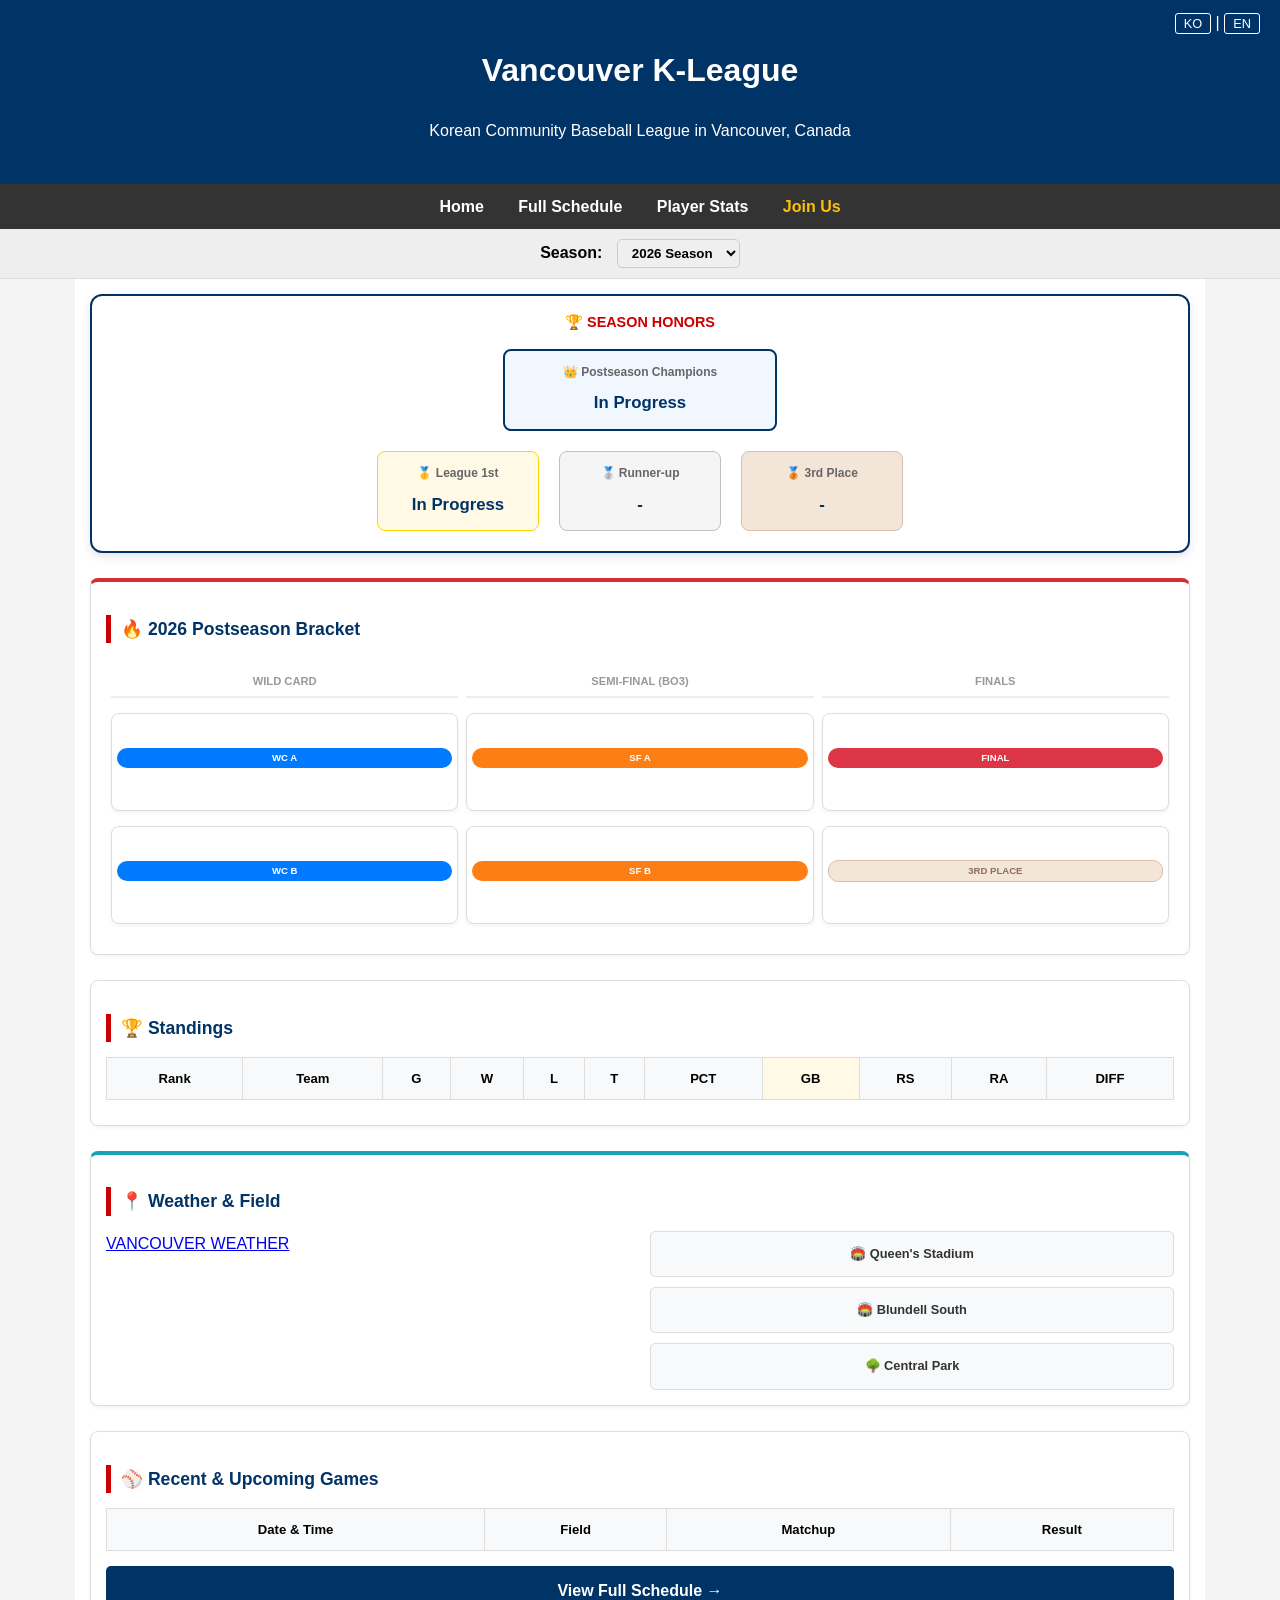
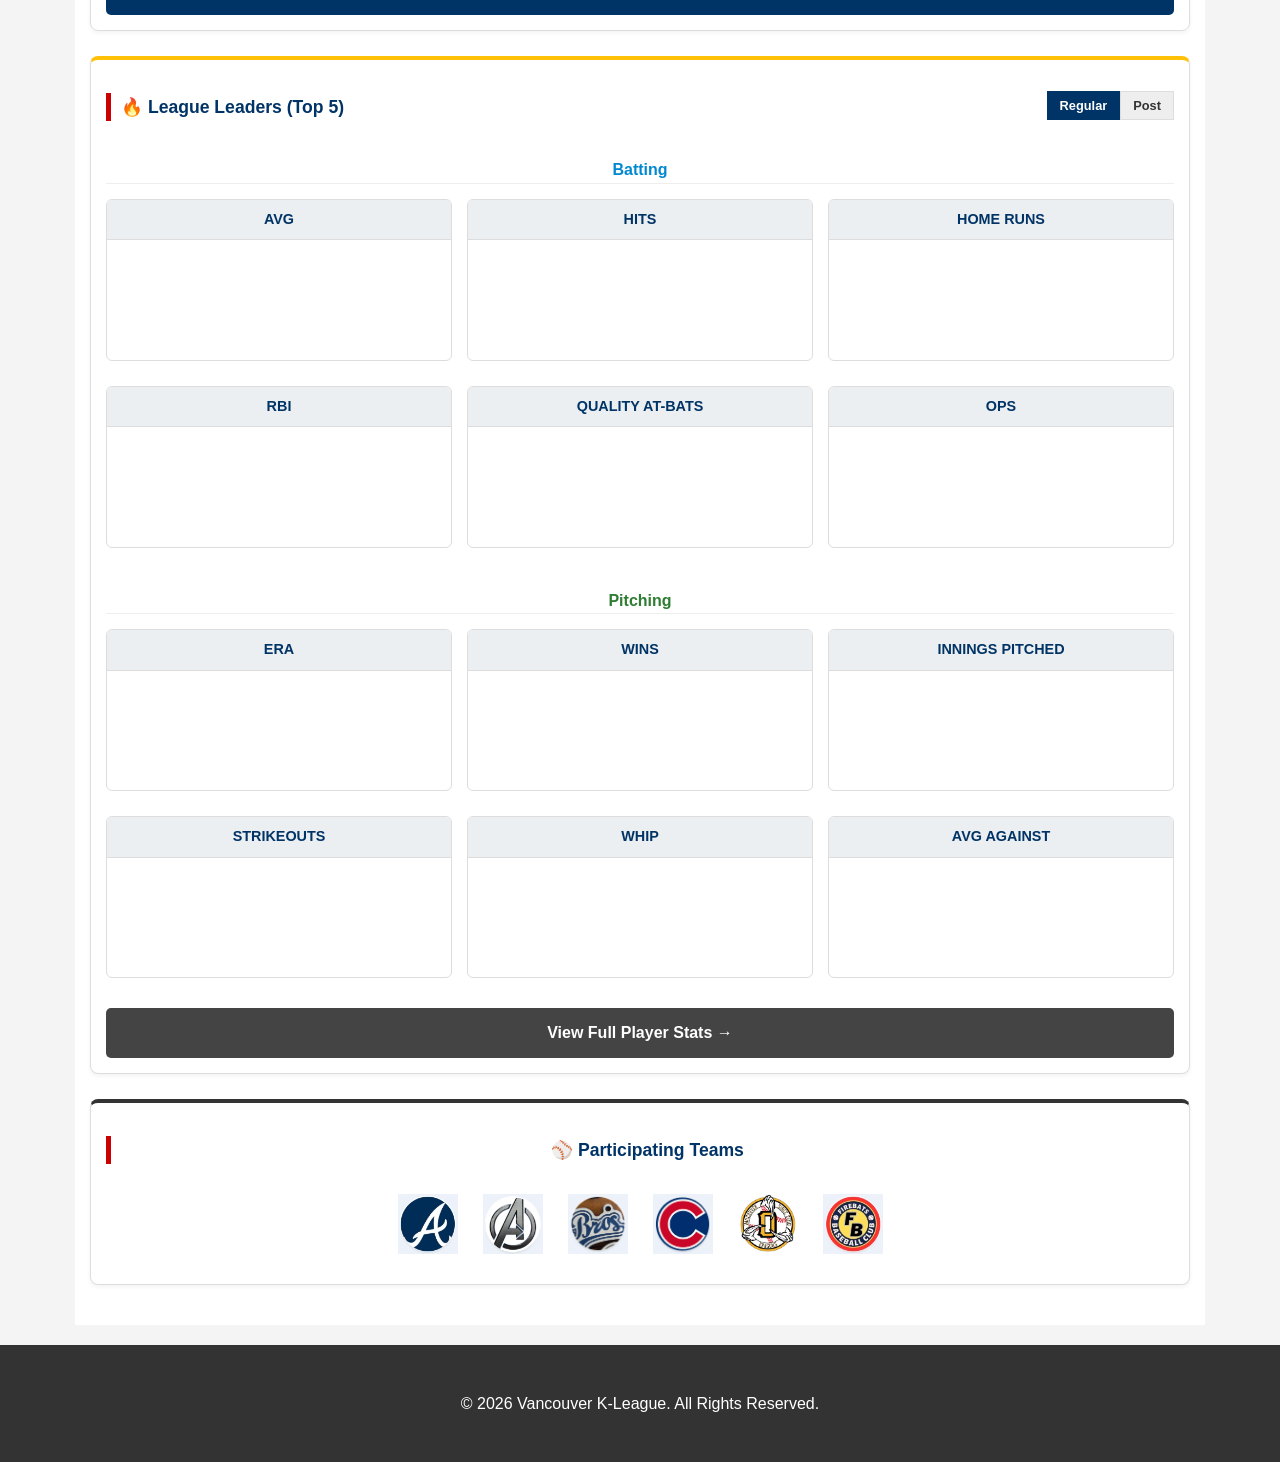
==== index.html @ 67b4aac8 "Update index.html" ====
<!DOCTYPE html>
<html lang="en">
<head>
    <meta charset="UTF-8">
    <meta name="viewport" content="width=device-width, initial-scale=1.0">
    <title>Vancouver K-League | Home</title>
    <link rel="stylesheet" href="style.css">
</head>
<body>

<header>
    <div class="lang-switch"><a href="ko.html">KO</a> | <a href="index.html">EN</a></div>
    <h1>Vancouver K-League</h1>
    <p>Korean Community Baseball League in Vancouver, Canada</p>
</header>

<nav>
    <a href="index.html">Home</a> 
    <a href="schedule.html">Full Schedule</a> 
    <a href="stats.html">Player Stats</a>
    <a href="join.html" style="color: #ffc107; font-weight: bold;">Join Us</a>
</nav>

<div style="background: #eee; padding: 10px; text-align: center; border-bottom: 1px solid #ddd;">
    <label for="season-select" style="font-weight: bold; margin-right: 10px;">Season:</label>
    <select id="season-select" onchange="changeYear(this.value)" style="padding: 5px 10px; border-radius: 5px; border: 1px solid #ccc; font-weight: bold; cursor: pointer;">
        <option value="2026" selected>2026 Season</option>
        <option value="2025">2025 Season</option>
    </select>
</div>

<div class="container">
    <div id="season-champions" class="champions-container" style="display:none;">
        <span class="champion-group-title">🏆 SEASON HONORS</span>
        <div class="champion-box gold crown">
            <span class="label">👑 Postseason Champions</span>
            <span id="p-post-1st" class="team-name">In Progress</span>
        </div>
        <div class="rank-boxes">
            <div class="champion-box gold">
                <span class="label">🥇 League 1st</span>
                <span id="p-reg-1st" class="team-name">In Progress</span>
            </div>
            <div class="champion-box silver">
                <span class="label">🥈 Runner-up</span>
                <span id="p-post-2nd" class="team-name">-</span>
            </div>
            <div class="champion-box bronze">
                <span class="label">🥉 3rd Place</span>
                <span id="p-post-3rd" class="team-name">-</span>
            </div>
        </div>
    </div>

    <div class="card" id="notice-card" style="display: none;">
        <h3>📢 Notice</h3>
        <div id="notice-content" style="font-weight: bold; color: #444; margin-bottom: 15px; white-space: pre-wrap;"></div>
        <a id="rulebook-link" href="#" target="_blank" style="display:none; padding: 10px 20px; background: #ff5722; color: white; text-decoration: none; border-radius: 5px; font-weight: bold; font-size: 0.85rem;">📖 View League Rule Book</a>
    </div>

    <div id="po-bracket-section" class="card" style="border-top: 4px solid #d32f2f; margin-top: 20px;">
    <h3 id="bracket-title">🔥 Postseason Bracket</h3>
    <div class="bracket-wrapper">
        <div class="bracket-round">
            <div class="round-title">WILD CARD</div>
            <div class="match-box"><span class="match-tag wc">WC A</span><div class="match-teams" id="br-wca"></div></div>
            <div class="match-box"><span class="match-tag wc">WC B</span><div class="match-teams" id="br-wcb"></div></div>
        </div>

        <div class="bracket-round">
            <div class="round-title">SEMI-FINAL (BO3)</div>
            <div class="match-box">
                <span class="match-tag sf">SF A</span>
                <div class="match-teams bo3-list" id="br-sfa"></div>
            </div>
            <div class="match-box">
                <span class="match-tag sf">SF B</span>
                <div class="match-teams bo3-list" id="br-sfb"></div>
            </div>
        </div>

        <div class="bracket-round">
            <div class="round-title">FINALS</div>
            <div class="match-box final-highlight">
                <span class="match-tag final">FINAL</span>
                <div class="match-teams" id="br-final"></div>
            </div>
            <div class="match-box">
                <span class="match-tag bronze">3RD PLACE</span>
                <div class="match-teams" id="br-3rd"></div>
            </div>
        </div>
    </div>
</div>

    <div class="card">
        <h3>🏆 Standings</h3>
        <div class="table-wrapper">
            <table id="standing-table">
                <thead>
                    <tr><th>Rank</th><th>Team</th><th>G</th><th>W</th><th>L</th><th>T</th><th>PCT</th><th style="background:#fff9e6;">GB</th><th>RS</th><th>RA</th><th>DIFF</th></tr>
                </thead>
                <tbody id="standing-body"></tbody>
            </table>
        </div>
    </div>

    <div class="card" style="border-top: 4px solid #17a2b8;">
    <h3>📍 Weather & Field </h3>
    <div style="display: grid; grid-template-columns: repeat(auto-fit, minmax(280px, 1fr)); gap: 20px;">
        <div>
            <a class="weatherwidget-io" href="https://forecast7.com/en/49d28n123d12/vancouver/" data-label_1="VANCOUVER" data-theme="pure">VANCOUVER WEATHER</a>
            <script>!function(d,s,id){var js,fjs=d.getElementsByTagName(s)[0];if(!d.getElementById(id)){js=d.createElement(s);js.id=id;js.src='https://weatherwidget.io/js/widget.min.js';fjs.parentNode.insertBefore(js,fjs);}}(document,'script','weatherwidget-io-js');</script>
        </div>
        <div style="display: flex; flex-direction: column; justify-content: center; gap: 10px;">
            <a href="https://www.google.com/maps/search/?api=1&query=Queen%27s+Park+Stadium+New+Westminster" target="_blank" class="btn-field">🏟️ Queen's Stadium</a>
            <a href="https://www.google.com/maps/search/?api=1&query=Blundell+Park+South+Richmond+BC" target="_blank" class="btn-field">🏟️ Blundell South</a>
            <a href="https://www.google.com/maps/search/?api=1&query=Central+Park+Baseball+Field+Burnaby" target="_blank" class="btn-field">🌳 Central Park</a>
        </div>
    </div>
    </div>

    <div class="card">
        <h3>⚾ Recent & Upcoming Games</h3>
        <div class="table-wrapper">
            <table id="schedule-table">
                <thead><tr><th>Date & Time</th><th>Field</th><th>Matchup</th><th>Result</th></tr></thead>
                <tbody id="schedule-body"></tbody>
            </table>
        </div>
        <a href="schedule.html" class="btn-more">View Full Schedule →</a>
    </div>

    <div class="card" style="border-top: 4px solid #ffc107;">
        <div style="display: flex; justify-content: space-between; align-items: center; margin-bottom: 15px;">
            <h3>🔥 League Leaders (Top 5)</h3>
            <div class="toggle-container"><button id="btn-Reg" class="toggle-btn active" onclick="switchSeason('Reg')">Regular</button><button id="btn-Post" class="toggle-btn inactive" onclick="switchSeason('Post')">Post</button></div>
        </div>
        <h4 style="color: #0288d1; text-align: center; border-bottom: 1px solid #eee; margin-bottom:15px;">Batting</h4>
        <div class="leader-grid" id="bat-grid">
            <div class="leader-category"><div class="leader-category-title">AVG</div><div id="avg-leaders"></div></div>
            <div class="leader-category"><div class="leader-category-title">HITS</div><div id="hits-leaders"></div></div>
            <div class="leader-category"><div class="leader-category-title">HOME RUNS</div><div id="hr-leaders"></div></div>
            <div class="leader-category"><div class="leader-category-title">RBI</div><div id="rbi-leaders"></div></div>
            <div class="leader-category"><div class="leader-category-title">QUALITY AT-BATS</div><div id="qab-leaders"></div></div>
            <div class="leader-category"><div class="leader-category-title">OPS</div><div id="ops-leaders"></div></div>
        </div>
        <h4 style="color: #2e7d32; text-align: center; border-bottom: 1px solid #eee; margin: 30px 0 15px 0;">Pitching</h4>
        <div class="leader-grid" id="pitching-grid">
            <div class="leader-category"><div class="leader-category-title">ERA</div><div id="era-leaders"></div></div>
            <div class="leader-category"><div class="leader-category-title">WINS</div><div id="win-leaders"></div></div>
            <div class="leader-category"><div class="leader-category-title">INNINGS PITCHED</div><div id="ip-leaders"></div></div>
            <div class="leader-category"><div class="leader-category-title">STRIKEOUTS</div><div id="so-leaders"></div></div>
            <div class="leader-category"><div class="leader-category-title">WHIP</div><div id="whip-leaders"></div></div>
            <div class="leader-category"><div class="leader-category-title">AVG AGAINST</div><div id="avga-leaders"></div></div>
        </div>
        <a href="stats.html" class="btn-more" style="background:#444;">View Full Player Stats →</a>
    </div>

    <div class="card" style="border-top: 4px solid #333; text-align: center;">
        <h3>⚾ Participating Teams</h3>
        <div style="display: flex; justify-content: center; flex-wrap: wrap; gap: 25px; padding: 15px 0;">
            <img src="logos/Arirang Rays.png" style="width:60px; height:60px; object-fit:contain;"><img src="logos/Van Avengers.png" style="width:60px; height:60px; object-fit:contain;"><img src="logos/Van Bros.png" style="width:60px; height:60px; object-fit:contain;"><img src="logos/Karis Cubs.png" style="width:60px; height:60px; object-fit:contain;"><img src="logos/Van Dragons.png" style="width:60px; height:60px; object-fit:contain;"><img src="logos/Fire Bats.png" style="width:60px; height:60px; object-fit:contain;">
        </div>
    </div>
</div>

<footer><p>© 2026 Vancouver K-League. All Rights Reserved.</p></footer>

<script>
    const sheetId = '1TGVBZmql3c0jwu1DPGLH3fzqU5m3IjqCVuD2XX2i1zc';
    let currentYear = '2026'; let currentSeason = 'Reg';

    const teamLogos = { "Van Avengers": "logos/Van Avengers.png", "Van Dragons": "logos/Van Dragons.png", "Karis Cubs": "logos/Karis Cubs.png", "Arirang Rays": "logos/Arirang Rays.png", "Fire Bats": "logos/Fire Bats.png", "FireBats": "logos/Fire Bats.png", "Van Bros": "logos/Van Bros.png" };
    const championData = { "2025": { reg1st: "Arirang Rays", post1st: "Arirang Rays", post2nd: "Karis Cubs", post3rd: "Van Dragons" }, "2026": { reg1st: "In Progress", post1st: "In Progress", post2nd: "-", post3rd: "-" } };

    function gv(r, i) { return (r && r.c && r.c[i]) ? (r.c[i].f || r.c[i].v || '') : ''; }
    function updateChampions(year) { const section = document.getElementById('season-champions'); const data = championData[year]; if (data) { section.style.display = 'block'; document.getElementById('p-reg-1st').innerText = data.reg1st; document.getElementById('p-post-1st').innerText = data.post1st; document.getElementById('p-post-2nd').innerText = data.post2nd; document.getElementById('p-post-3rd').innerText = data.post3rd; } else { section.style.display = 'none'; } }
    function changeYear(year) { currentYear = year; updateChampions(year); loadNotice(); loadStandings(); loadSchedule(); loadStats(); updateBracket(year); }
    function switchSeason(s) { currentSeason = s; document.getElementById('btn-Reg').className = 'toggle-btn ' + (s === 'Reg' ? 'active' : 'inactive'); document.getElementById('btn-Post').className = 'toggle-btn ' + (s === 'Post' ? 'active' : 'inactive'); loadStats(); }

    function loadNotice() {
        fetch(`https://docs.google.com/spreadsheets/d/${sheetId}/gviz/tq?tqx=out:json&sheet=Notice`).then(res => res.text()).then(t => {
            const data = JSON.parse(t.substr(47).slice(0, -2)).table.rows[0];
            const card = document.getElementById('notice-card');
            if(data && gv(data, 1).trim() !== '') { card.style.display = 'block'; document.getElementById('notice-content').innerText = gv(data, 1);
                const btn = document.getElementById('rulebook-link'); if(gv(data, 2)) { btn.href = gv(data, 2); btn.style.display = 'inline-block'; }
            } else { card.style.display = 'none'; }
        });
    }

    function loadStandings() {
    // 1. 드롭다운 선택 연도에 따라 시트 이름 결정
    const sheetName = (currentYear === '2026') ? 'Schedule(일정)' : `Schedule_${currentYear}`;
    
    fetch(`https://docs.google.com/spreadsheets/d/${sheetId}/gviz/tq?tqx=out:json&sheet=${encodeURIComponent(sheetName)}`)
    .then(res => res.text())
    .then(t => {
        const data = JSON.parse(t.substr(47).slice(0, -2)).table;
        
        // 팀 목록 및 스태츠 초기화
        const teams = ["Arirang Rays", "Van Avengers", "Van Bros", "Karis Cubs", "Van Dragons", "Fire Bats"];
        let stats = {}; 
        teams.forEach(t => { stats[t] = { name: t, g: 0, w: 0, l: 0, t: 0, rs: 0, ra: 0 }; });

        // 2. 데이터 계산
        data.rows.forEach((r, idx) => {
            // 정규리그 범위(엑셀 36행까지) 제한
            if (idx > 35) return; 

            let away = gv(r, 3).trim();
            let home = gv(r, 4).trim();
            const score = gv(r, 5) ? gv(r, 5).trim() : "";

            // 팀명 오타 보정
            if (away === "FireBats") away = "Fire Bats";
            if (home === "FireBats") home = "Fire Bats";

            // 스코어가 있는 경기만 승패 계산
            if (score && score.includes(':') && stats[away] && stats[home]) {
                const s = score.split(':').map(Number);
                if (!isNaN(s[0]) && !isNaN(s[1])) {
                    stats[away].rs += s[0]; stats[away].ra += s[1]; stats[away].g++;
                    stats[home].rs += s[1]; stats[home].ra += s[0]; stats[home].g++;
                    
                    if (s[0] > s[1]) { stats[away].w++; stats[home].l++; } 
                    else if (s[1] > s[0]) { stats[home].w++; stats[away].l++; } 
                    else { stats[away].t++; stats[home].t++; }
                }
            }
        });

        // 3. 정렬
        let standings = Object.values(stats);
        standings.sort((a, b) => (b.w / (b.w+b.l || 1)) - (a.w / (a.w+a.l || 1)) || (b.w - a.w) || (b.rs - b.ra) - (a.rs - a.ra));

        // 4. 화면 출력 (테이블 그리기)
        const leader = standings[0]; 
        const tb = document.getElementById('standing-body'); 
        if (!tb) return; // 테이블 바디가 없으면 종료
        
        tb.innerHTML = '';
        standings.forEach((s, idx) => {
            const pct = (s.w + s.l) === 0 ? 0 : s.w / (s.w + s.l);
            const gb = idx === 0 ? "-" : (((leader.w - s.w) + (s.l - leader.l)) / 2).toFixed(1);
            const diff = s.rs - s.ra;
            let logoPath = teamLogos[s.name] || teamLogos[s.name.replace(' ', '')];
            
            tb.innerHTML += `<tr>
                <td>${idx+1}</td>
                <td style="text-align:left; font-weight:bold;">
                    <img src="${logoPath}" style="width:18px; height:18px; vertical-align:middle; margin-right:5px; object-fit:contain;">${s.name}
                </td>
                <td>${s.g}</td><td>${s.w}</td><td>${s.l}</td><td>${s.t}</td>
                <td class="val-pct">${pct.toFixed(3)}</td>
                <td class="bg-gb">${gb}</td>
                <td>${s.rs}</td><td>${s.ra}</td>
                <td class="${diff>0?'diff-plus':(diff<0?'diff-minus':'')}">${diff>0?'+'+diff:diff}</td>
            </tr>`;
        });
    })
    .catch(err => console.error("데이터 로드 실패:", err));
}

    function loadSchedule() {
        const sheetName = (currentYear === '2026') ? 'Schedule(일정)' : `Schedule_${currentYear}`;
        fetch(`https://docs.google.com/spreadsheets/d/${sheetId}/gviz/tq?tqx=out:json&sheet=${encodeURIComponent(sheetName)}`).then(res => res.text()).then(t => {
            const data = JSON.parse(t.substr(47).slice(0, -2)).table;
            const tb = document.getElementById('schedule-body'); tb.innerHTML = '';
            const played = data.rows.filter(r => gv(r, 5) && gv(r, 5).includes(':') && gv(r, 3));
            const upcoming = data.rows.filter(r => (!gv(r, 5) || gv(r, 5) === '-' || gv(r, 5) === 'TBA') && gv(r, 3));
            const render = (r) => { 
            const awayT = gv(r, 3);
            const homeT = gv(r, 4);
            // 1. Skip MAKE UP games
            if (awayT.toUpperCase().includes('MAKE UP') || homeT.toUpperCase().includes('MAKE UP')) return;

            const note = gv(r, 6).trim(); 
            let bH = ''; 
            if(note){ 
                let bC = 'badge-default'; 
                // 2. Fix FINAL tag color (case-insensitive)
                if(note.toUpperCase().includes('WC')) bC='badge-wc'; 
                else if(note.toUpperCase().includes('SF')) bC='badge-sf'; 
                else if(note.toUpperCase().includes('FINAL')) bC='badge-final'; 
                bH = `<div class="po-badge-sm ${bC}">${note}</div><br>`; 
            }
            tb.innerHTML += `<tr><td style="color:#666; font-size:0.75rem;">${gv(r, 0)}<br>${gv(r, 1)}</td><td>${gv(r, 2)}</td><td style="text-align:center;">${bH}<div style="display:flex; justify-content:center; align-items:center; gap:8px;"><span><span class="tag-away">Away</span>${awayT}</span><span style="color:#bbb; font-weight:normal;">vs</span><span><span class="tag-home">Home</span>${homeT}</span></div></td><td class="score-display">${gv(r, 5) || '-'}</td></tr>`;
        };

        // 3. Display Results & Upcoming Games (Filtering out old upcoming games)
        if (played.length > 0) { 
            const lastD = gv(played[played.length-1], 0); 
            played.filter(r => gv(r, 0) === lastD).forEach(render); 
        }
        if (upcoming.length > 0) {
            const today = new Date().toISOString().split('T')[0].replace(/-/g, '.'); 
            const future = upcoming.filter(r => gv(r, 0) >= today); // Only shows games from today onwards
            if (future.length > 0) {
                const nextD = gv(future[0], 0);
                future.filter(r => gv(r, 0) === nextD).forEach(render);
            }
        }
        });
    }

    function loadStats() {
            // 2026년이면 Stats_Reg, 2025년이면 Stats_2025_Reg 이런 식으로 시트 이름을 동적으로 생성합니다.
            let targetSheet = (currentYear === '2026') ? `Stats_${currentSeason}` : `Stats_${currentYear}_${currentSeason}`;
        fetch(`https://docs.google.com/spreadsheets/d/${sheetId}/gviz/tq?tqx=out:json&sheet=${encodeURIComponent(targetSheet)}`).then(res => res.text()).then(t => {
            const data = JSON.parse(t.substr(47).slice(0, -2)).table;
            const cols = data.cols.map(c => (c.label || '').toUpperCase().trim());
            const fi = (n) => cols.findIndex(c => c === n);
            const metrics = [
                {id: 'avg-leaders', n: 'BATTING AVERAGE', d: 3, asc: false}, {id: 'hits-leaders', n: 'HITS', d: 0, asc: false},
                {id: 'hr-leaders', n: 'HOME RUNS', d: 0, asc: false}, {id: 'rbi-leaders', n: 'RUNS BATTED IN', d: 0, asc: false},
                {id: 'qab-leaders', n: 'QUALITY AT-BATS', d: 0, asc: false}, {id: 'ops-leaders', n: 'ON-BASE PERCENTAGE + SLUGGING PERCENTAGE', d: 3, asc: false},
                {id: 'era-leaders', n: 'EARNED RUN AVERAGE', d: 2, asc: true}, {id: 'win-leaders', n: 'WINS', d: 0, asc: false},
                {id: 'ip-leaders', n: 'INNINGS PITCHED', d: 1, asc: false}, {id: 'so-leaders', n: 'STRIKEOUTS', d: 0, asc: false},
                {id: 'whip-leaders', n: 'WALKS HITS INNINGS PITCHED', d: 2, asc: true}, {id: 'avga-leaders', n: 'BATTING AVERAGE AGAINST', d: 3, asc: true}
            ];

            metrics.forEach(m => {
                const target = document.getElementById(m.id); if (!target) return;
                const vIdx = fi(m.n);
                let valid = (vIdx === -1) ? [] : data.rows.filter(r => {
                    const val = parseFloat(gv(r, vIdx)) || 0;
                    const ip = parseFloat(gv(r, fi('INNINGS PITCHED'))) || 0;
                    return (['EARNED RUN AVERAGE', 'WALKS HITS INNINGS PITCHED', 'BATTING AVERAGE AGAINST'].includes(m.n)) ? ip > 0 : val > 0;
                });
                valid.sort((a, b) => m.asc ? (parseFloat(gv(a, vIdx)) - parseFloat(gv(b, vIdx))) : (parseFloat(gv(b, vIdx)) - parseFloat(gv(a, vIdx))));
                
                if (valid.length === 0) {
                    target.innerHTML = `<div class="no-records">No records found</div>`;
                } else {
                    let html = `<table class="leader-table">`;
                    valid.slice(0, 5).forEach((r, i) => {
                        const f = gv(r, fi('FIRST NAME')), l = gv(r, fi('LAST NAME')), tm = gv(r, fi('TEAM'));
                        const name = (f && l && f !== l) ? f + ' ' + l : (l || f || "Unknown");
                        html += `<tr><td class="rank-col">${i+1}</td><td class="player-col"><span class="player-name">${name}</span><span class="player-team">${tm}</span></td><td class="value-col">${(parseFloat(gv(r, vIdx)) || 0).toFixed(m.d)}</td></tr>`;
                    });
                    html += `</table>`;
                    target.innerHTML = html;
                }
            });
        });
    }
    changeYear('2026');

    function updateBracket(year) {
    const section = document.getElementById('po-bracket-section');
    const title = document.getElementById('bracket-title');
    if (!section) return;

    section.style.display = 'block';
    if (title) title.innerText = `🔥 ${year} Postseason Bracket`;

    const sheetName = (year === '2026') ? 'Schedule(일정)' : `Schedule_${year}`;
    
    fetch(`https://docs.google.com/spreadsheets/d/${sheetId}/gviz/tq?tqx=out:json&sheet=${encodeURIComponent(sheetName)}&range=D37:G55`)
    .then(res => res.text())
    .then(t => {
        const data = JSON.parse(t.substr(47).slice(0, -2));
        const rows = data.table.rows;
        
        const gv = (r, i) => {
            if (!r || !r.c || !r.c[i]) return '';
            return r.c[i].f || r.c[i].v || '';
        };

        // 점수가 있으면 (8:15) 형태로, 없거나 '-'이면 (-) 형태로 표시
        const fmt = (v) => {
            if (!v || v === '-' || v === null) return "(-)";
            return `(${v})`;
        };

        let htmlWCA = '', htmlWCB = '', htmlSFA = '', htmlSFB = '', htmlFinal = '', html3rd = '';
        let cntA = 1, cntB = 1;

        rows.forEach(r => {
            const awayText = gv(r, 0).trim(); // D열: 팀명 혹은 '#6 Seed'
            const homeText = gv(r, 1).trim(); // E열: 팀명 혹은 '#3 Seed'
            const score = fmt(gv(r, 2));     // F열: 결과
            const note = gv(r, 3).toUpperCase(); // G열: 비고

            if (!awayText && !homeText) return;

            // 핵심: 시트에 적힌 텍스트를 그대로 연결 (예: #6 Seed vs #3 Seed)
            const matchHtml = `<div class="match-line"><span class="team-n">${awayText} vs ${homeText}</span><span class="score-n">${score}</span></div>`;
            
            if (note.includes('WILD CARD A') || (note.includes('WC') && note.includes('A'))) {
                htmlWCA = matchHtml;
            } else if (note.includes('WILD CARD B') || (note.includes('WC') && note.includes('B'))) {
                htmlWCB = matchHtml;
            } else if (note.includes('SEMI FINAL A') || (note.includes('SF') && note.includes('A'))) {
                htmlSFA += `<div class="match-line"><span>G${cntA++}</span><span class="team-n">${awayText} vs ${homeText}</span><span class="score-n">${score}</span></div>`;
            } else if (note.includes('SEMI FINAL B') || (note.includes('SF') && note.includes('B'))) {
                htmlSFB += `<div class="match-line"><span>G${cntB++}</span><span class="team-n">${awayText} vs ${homeText}</span><span class="score-n">${score}</span></div>`;
            } else if (note.includes('FINAL') && !note.includes('SEMI')) {
                htmlFinal = matchHtml;
            } else if (note.includes('3RD') || note.includes('3위')) {
                html3rd = matchHtml;
            }
        });

        // 결과 반영
        document.getElementById('br-wca').innerHTML = htmlWCA;
        document.getElementById('br-wcb').innerHTML = htmlWCB;
        document.getElementById('br-sfa').innerHTML = htmlSFA;
        document.getElementById('br-sfb').innerHTML = htmlSFB;
        document.getElementById('br-final').innerHTML = htmlFinal;
        if(document.getElementById('br-3rd')) document.getElementById('br-3rd').innerHTML = html3rd;
    })
    .catch(err => console.error("Bracket Error:", err));
}

// 페이지 로드 시 자동으로 실행되는 함수
    window.addEventListener('load', function() {
        // 현재 선택된 연도(currentYear)가 정의되어 있다면 해당 연도 대진표를 불러옵니다.
        if (typeof currentYear !== 'undefined') {
            updateBracket(currentYear);
        } else {
            updateBracket('2026'); // 변수가 없을 경우 기본값으로 2026 로드
        }
    });
    
</script>
</body>
</html>
---- style.css ----
/* style.css - Vancouver K-League Common Styles */

/* 🎨 Global Theme */
body { font-family: 'Malgun Gothic', 'Apple SD Gothic Neo', sans-serif; line-height: 1.6; margin: 0; padding: 0; background-color: #f4f4f4; }
header { background: #003366; color: #ffffff; padding: 1.5rem; text-align: center; position: relative; }
.lang-switch { position: absolute; top: 10px; right: 20px; }
.lang-switch a { color: white; text-decoration: none; border: 1px solid white; padding: 2px 8px; border-radius: 3px; font-size: 0.8rem; }
nav { background: #333; color: #fff; padding: 10px; text-align: center; }
nav a { color: #fff; margin: 0 15px; text-decoration: none; font-weight: bold; }
.container { padding: 15px; max-width: 1100px; margin: auto; background: #fff; min-height: 100vh; }
.card { border: 1px solid #ddd; padding: 15px; margin-bottom: 25px; border-radius: 8px; box-shadow: 0 2px 4px rgba(0,0,0,0.05); }
h3 { border-left: 5px solid #cc0000; padding-left: 10px; color: #003366; margin-bottom: 15px; font-size: 1.1rem; }

/* 👑 Season Honors */
.champions-container { background: #fff; border: 2px solid #003366; border-radius: 12px; padding: 15px; margin-bottom: 25px; text-align: center; box-shadow: 0 4px 10px rgba(0,0,0,0.1); }
.champion-group-title { font-size: 0.9rem; font-weight: bold; color: #cc0000; margin-bottom: 15px; display: block; }
.champion-box { margin: 5px; padding: 12px 10px; border-radius: 8px; display: inline-block; min-width: 140px; vertical-align: top; text-align: center; }
.champion-box .label { display: block; font-size: 0.75rem; font-weight: bold; margin-bottom: 8px; color: #666; }
.champion-box .team-name { display: block; font-size: 1.05rem; font-weight: 900; color: #003366; }
.gold { background: #fff9e6; border: 1px solid #ffd700; }
.crown { background: #f0f7ff; border: 2px solid #003366; display: block; margin: 0 auto 15px auto; max-width: 250px; }
.silver { background: #f5f5f5; border: 1px solid #c0c0c0; }
.bronze { background-color: #f3e5d8 !important; border: 1px solid #d7c0ae !important; color: #8d6e63 !important; }
.rank-boxes { display: flex; justify-content: center; gap: 10px; flex-wrap: wrap; }

/* 📢 Notice Card */
#notice-card { border-top: 5px solid #ff5722; background-color: #fffaf8; }
#notice-content { font-weight: bold; color: #444; margin-bottom: 15px; white-space: pre-wrap; }
.btn-rulebook { display: inline-block; padding: 10px 20px; background: #ff5722; color: white; text-decoration: none; border-radius: 5px; font-weight: bold; font-size: 0.85rem; }

/* 🏆 Table Styles & Mobile Slide */
.table-wrapper { width: 100%; overflow-x: auto; -webkit-overflow-scrolling: touch; margin-bottom: 10px; }
table { width: 100%; border-collapse: collapse; table-layout: auto; }
#standing-table { min-width: 750px; } 
#schedule-table { min-width: 600px; } 
th, td { border: 1px solid #ddd; padding: 10px 5px; font-size: 0.82rem; text-align: center; white-space: nowrap; }
th { background: #f8f9fa; }

/* 🏆 Highlights */
.val-pct { font-weight: bold; color: #d32f2f; }
.bg-gb { background-color: #fffef0; font-weight: bold; }
.diff-plus { color: #003366; font-weight: bold; }
.diff-minus { color: #d32f2f; font-weight: bold; }
.score-display { font-size: 0.95rem; font-weight: 900; color: #d32f2f; background-color: #fffaf8; }
.tag-away, .tag-home { font-size: 0.65rem; font-weight: normal; border-radius: 3px; padding: 1px 3px; margin-right: 3px; }
.tag-away { color: #666; border: 1px solid #ccc; }
.tag-home { color: #d32f2f; border: 1px solid #d32f2f; }
.po-badge-sm { display: inline-block; padding: 1px 8px; border-radius: 10px; font-size: 0.65rem; font-weight: bold; color: white; margin-bottom: 5px; text-transform: uppercase; }
.badge-wc { background-color: #0288d1; }
.badge-sf { background-color: #ef6c00; }
.badge-final { background-color: #d32f2f; }
.badge-default { background-color: #555; }

/* 📊 Leaderboard (수정 부분: 왼쪽 정렬 강제 적용) */
.leader-grid { display: grid; grid-template-columns: repeat(3, 1fr); gap: 15px; margin-bottom: 20px; }
@media (max-width: 992px) { .leader-grid { grid-template-columns: repeat(2, 1fr); } }
@media (max-width: 600px) { .leader-grid { grid-template-columns: 1fr; } }
.leader-category { background: #fff; border: 1px solid #ddd; border-radius: 6px; overflow: hidden; display: flex; flex-direction: column; min-height: 160px; margin-bottom: 10px; }
.leader-category-title { background: #eceff1; padding: 8px 6px; font-size: 0.9rem; font-weight: 800; text-align: center; color: #003366; border-bottom: 1px solid #ddd; }
.leader-table { width: 100%; border-collapse: collapse; table-layout: fixed; }

/* 기록실 테이블 셀 정렬 수정 */
.leader-table td { padding: 8px 10px; border-bottom: 1px solid #f0f0f0; vertical-align: middle; height: 42px; } 

/* 1. 순위 숫자 중앙 정렬 */
.rank-col { width: 22px; font-weight: bold; color: #bbb; font-size: 0.75rem; text-align: center !important; }

/* 2. 선수명/팀명은 왼쪽 정렬 유지 */
.player-col { text-align: left !important; padding-left: 2px; } 
.player-info { display: flex; flex-direction: column; overflow: hidden; text-align: left !important; }
.player-name { font-weight: bold; font-size: 0.82rem; color: #333; white-space: nowrap; overflow: hidden; text-overflow: ellipsis; display: block; text-align: left !important; }
.player-team { font-size: 0.65rem; color: #999; white-space: nowrap; overflow: hidden; text-overflow: ellipsis; display: block; text-align: left !important; }

/* 3. 기록 수치 중앙 정렬 (기존 right에서 center로 변경) */
.value-col { text-align: center !important; font-weight: bold; color: #d32f2f; font-size: 0.85rem; width: 45px; }

/* 기록이 없을 때 메시지 스타일 수정 */
.no-records { 
    display: flex !important;
    align-items: center !important;    /* 수직 중앙 정렬 강화 */
    justify-content: center !important; /* 수평 중앙 정렬 강화 */
    text-align: center !important;
    
    color: #aaaaaa !important;
    font-size: 0.85rem; 
    
    width: 100% !important;
    min-height: 120px !important; /* 박스 자체의 높이를 명시적으로 확보 */
    
    /* 부모 박스 내에서 꽉 차게 하도록 설정 */
    flex-grow: 1; 
    margin: 0 auto;
}

/* 부모 컨테이너가 높이를 꽉 채우도록 보정 */
.leader-category {
    display: flex;
    flex-direction: column;
}

/* Buttons & Footer */
.btn-field, .btn-more { display: block; padding: 12px; border-radius: 5px; text-decoration: none; font-weight: bold; text-align: center; }
.btn-field { background: #f8f9fa; border: 1px solid #ddd; color: #333; font-size: 0.8rem; }
.btn-more { margin-top: 15px; background: #003366; color: #fff; }
.toggle-btn { padding: 6px 12px; cursor: pointer; border: 1px solid #ddd; font-weight: bold; font-size: 0.8rem; }
.toggle-btn.active { background: #003366; color: white; border-color: #003366; }
.toggle-btn.inactive { background: #eee; color: #333; }
footer { text-align: center; padding: 30px; background: #333; color: #fff; margin-top: 20px; }

/* --- 토너먼트 대진표 최종 정렬 설정 --- */
.bracket-wrapper {
    display: flex;
    justify-content: space-between;
    gap: 8px;
    overflow-x: hidden; /* 슬라이드 제거 */
    padding: 15px 5px;
    width: 100%;
    box-sizing: border-box;
}

.bracket-round {
    flex: 1;
    min-width: 0;
    display: flex;
    flex-direction: column;
    gap: 15px;
}

.round-title { font-size: 0.7rem; font-weight: bold; color: #999; text-align: center; border-bottom: 2px solid #eee; padding-bottom: 5px; }

.match-box {
    background: #fff;
    border: 1px solid #ddd;
    border-radius: 8px;
    padding: 8px 5px !important;
    text-align: center;
    box-shadow: 0 2px 4px rgba(0,0,0,0.05);
    display: flex;
    flex-direction: column;
    justify-content: center;
    min-height: 80px;
}

/* 개별 경기 줄 설정 */
.match-line {
    display: flex !important;
    align-items: center !important;
    width: 100% !important;
    padding: 3px 0 !important;
    border-bottom: 1px dashed #f0f0f0;
}
.match-line:last-child { border-bottom: none; }

/* 핵심: G1 라벨 영역과 팀명 시작점 강제 통일 */
/* G1, G2 같은 라벨이 들어가는 공간을 30px로 고정 */
.match-line > span:first-child:not(.team-n) {
    display: inline-block !important;
    width: 30px !important;
    min-width: 30px !important;
    flex-shrink: 0 !important;
    font-weight: bold !important;
    color: #999 !important;
    font-size: 0.7rem !important;
    text-align: left !important;
}

/* 팀명 영역: 라벨이 없는 경우(WC, Final) 왼쪽 여백을 30px 주어 시작점 통일 */
.team-n {
    flex: 1 !important;
    text-align: left !important;
    font-size: 0.75rem !important;
    color: #444;
    font-weight: 500;
    white-space: nowrap;
    overflow: hidden;
    text-overflow: ellipsis;
    /* 첫 번째 요소가 팀명일 때만 여백 추가 */
}
.match-line > .team-n:first-child {
    margin-left: 30px !important;
}

/* 점수 영역 */
.score-n {
    width: 45px !important;
    min-width: 45px !important;
    text-align: right !important;
    font-weight: bold !important;
    color: #d32f2f !important;
    font-size: 0.75rem !important;
    flex-shrink: 0 !important;
    font-family: 'Courier New', monospace;
}

.match-tag { display: inline-block; padding: 2px 8px; border-radius: 10px; font-size: 0.6rem; font-weight: bold; color: white; margin-bottom: 8px; }
.wc { background: #007bff; } .sf { background: #fd7e14; } .final { background: #dc3545; }
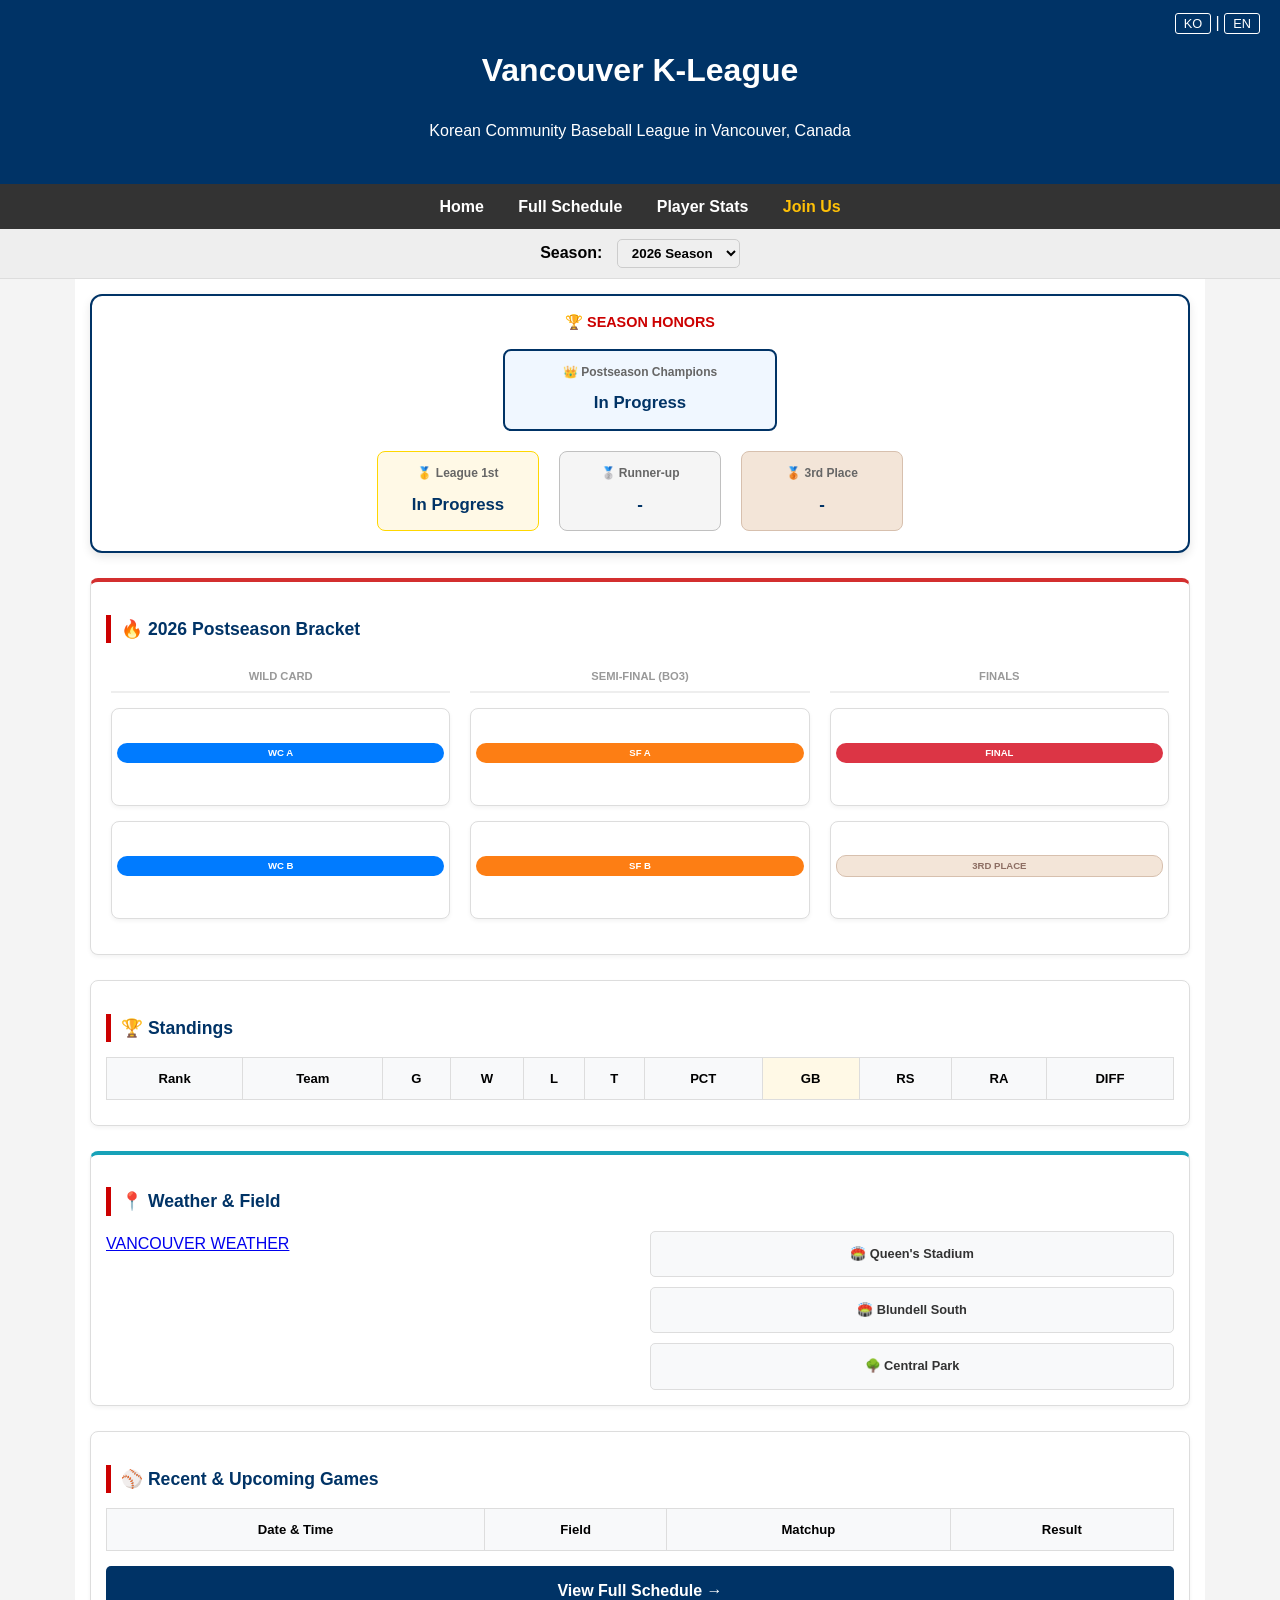
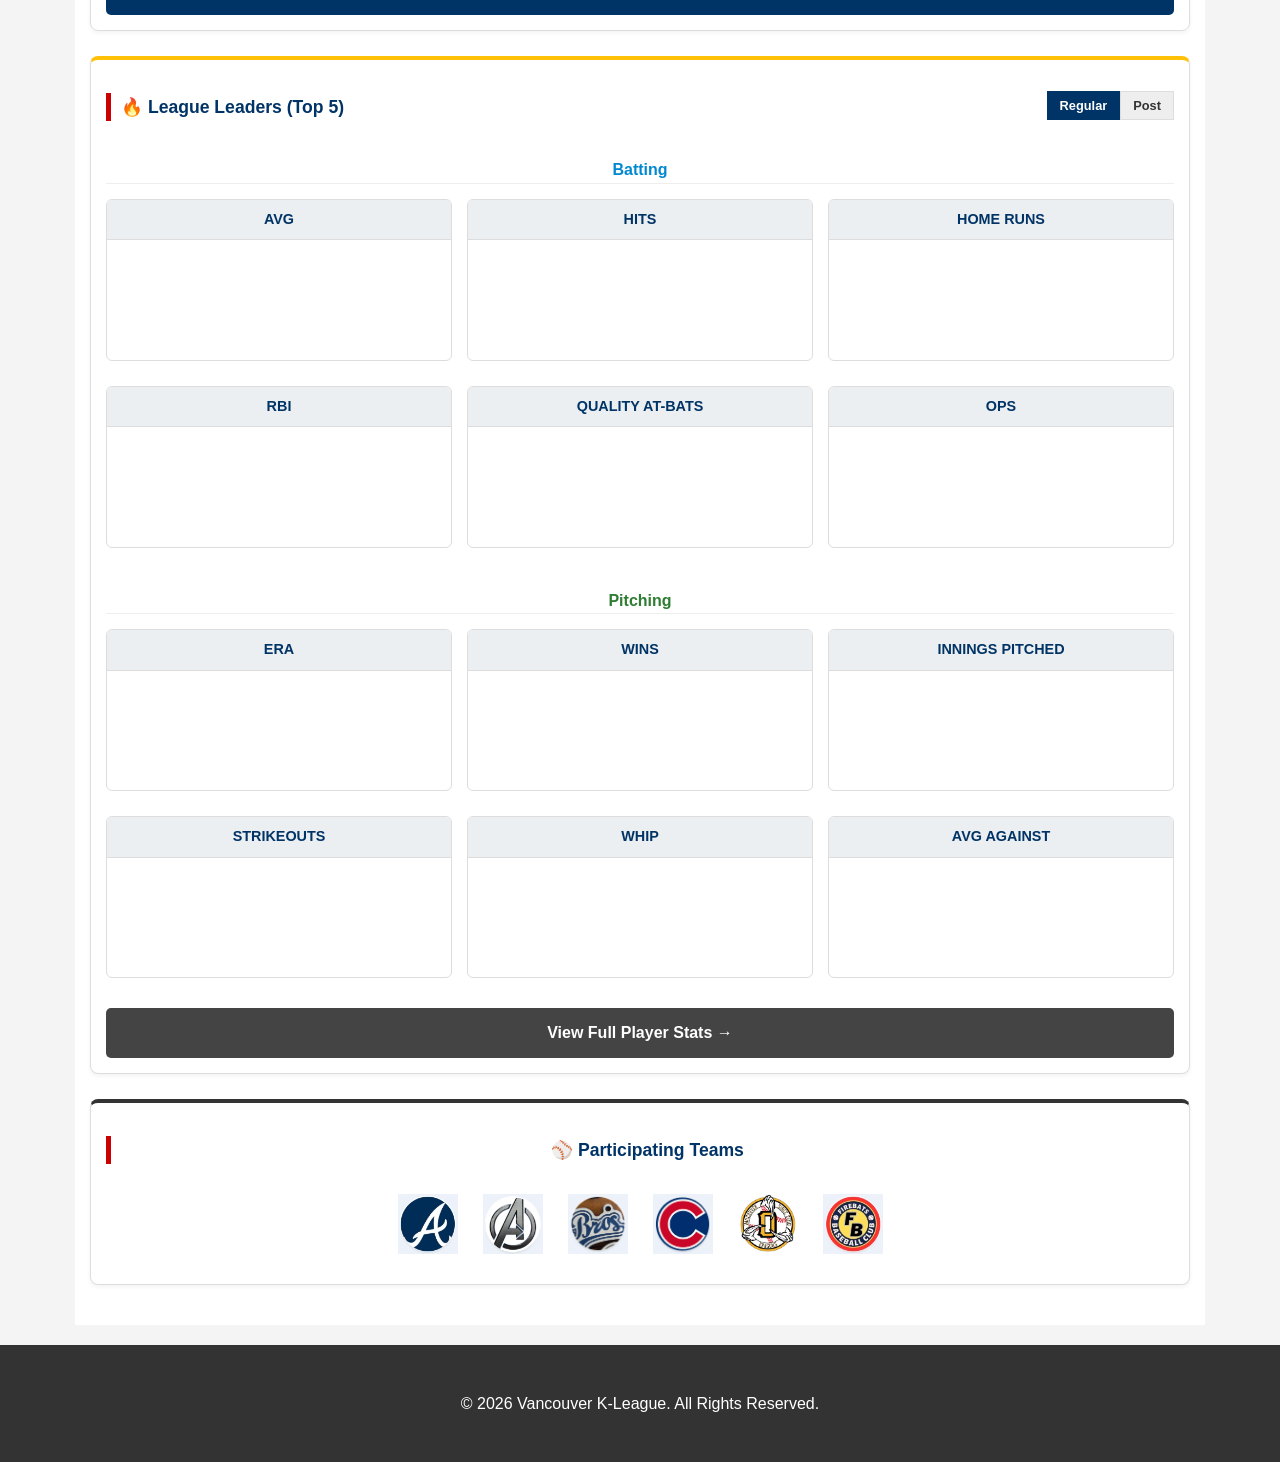
==== commit 6b21dec2: "Update index.html" ====
--- a/index.html
+++ b/index.html
@@ -60,7 +60,8 @@
 
     <div id="po-bracket-section" class="card" style="border-top: 4px solid #d32f2f; margin-top: 20px;">
     <h3 id="bracket-title">🔥 Postseason Bracket</h3>
-    <div class="bracket-wrapper">
+    <div class="table-wrapper">
+        <div class="bracket-wrapper">
         <div class="bracket-round">
             <div class="round-title">WILD CARD</div>
             <div class="match-box"><span class="match-tag wc">WC A</span><div class="match-teams" id="br-wca"></div></div>
@@ -91,8 +92,8 @@
             </div>
         </div>
     </div>
+</div> 
 </div>
-
     <div class="card">
         <h3>🏆 Standings</h3>
         <div class="table-wrapper">
--- a/style.css
+++ b/style.css
@@ -194,3 +194,17 @@
 
 .match-tag { display: inline-block; padding: 2px 8px; border-radius: 10px; font-size: 0.6rem; font-weight: bold; color: white; margin-bottom: 8px; }
 .wc { background: #007bff; } .sf { background: #fd7e14; } .final { background: #dc3545; }
+
+/* 대진표가 모바일에서 찌그러지지 않게 최소 너비 고정 */
+.bracket-wrapper {
+    display: flex;
+    gap: 20px;
+    min-width: 800px; /* 이 숫자가 있어야 옆으로 스크롤이 생깁니다 */
+    padding: 10px 5px;
+}
+
+/* 각 라운드(박스들) 너비 확보 */
+.bracket-round {
+    flex: 1;
+    min-width: 250px;
+}
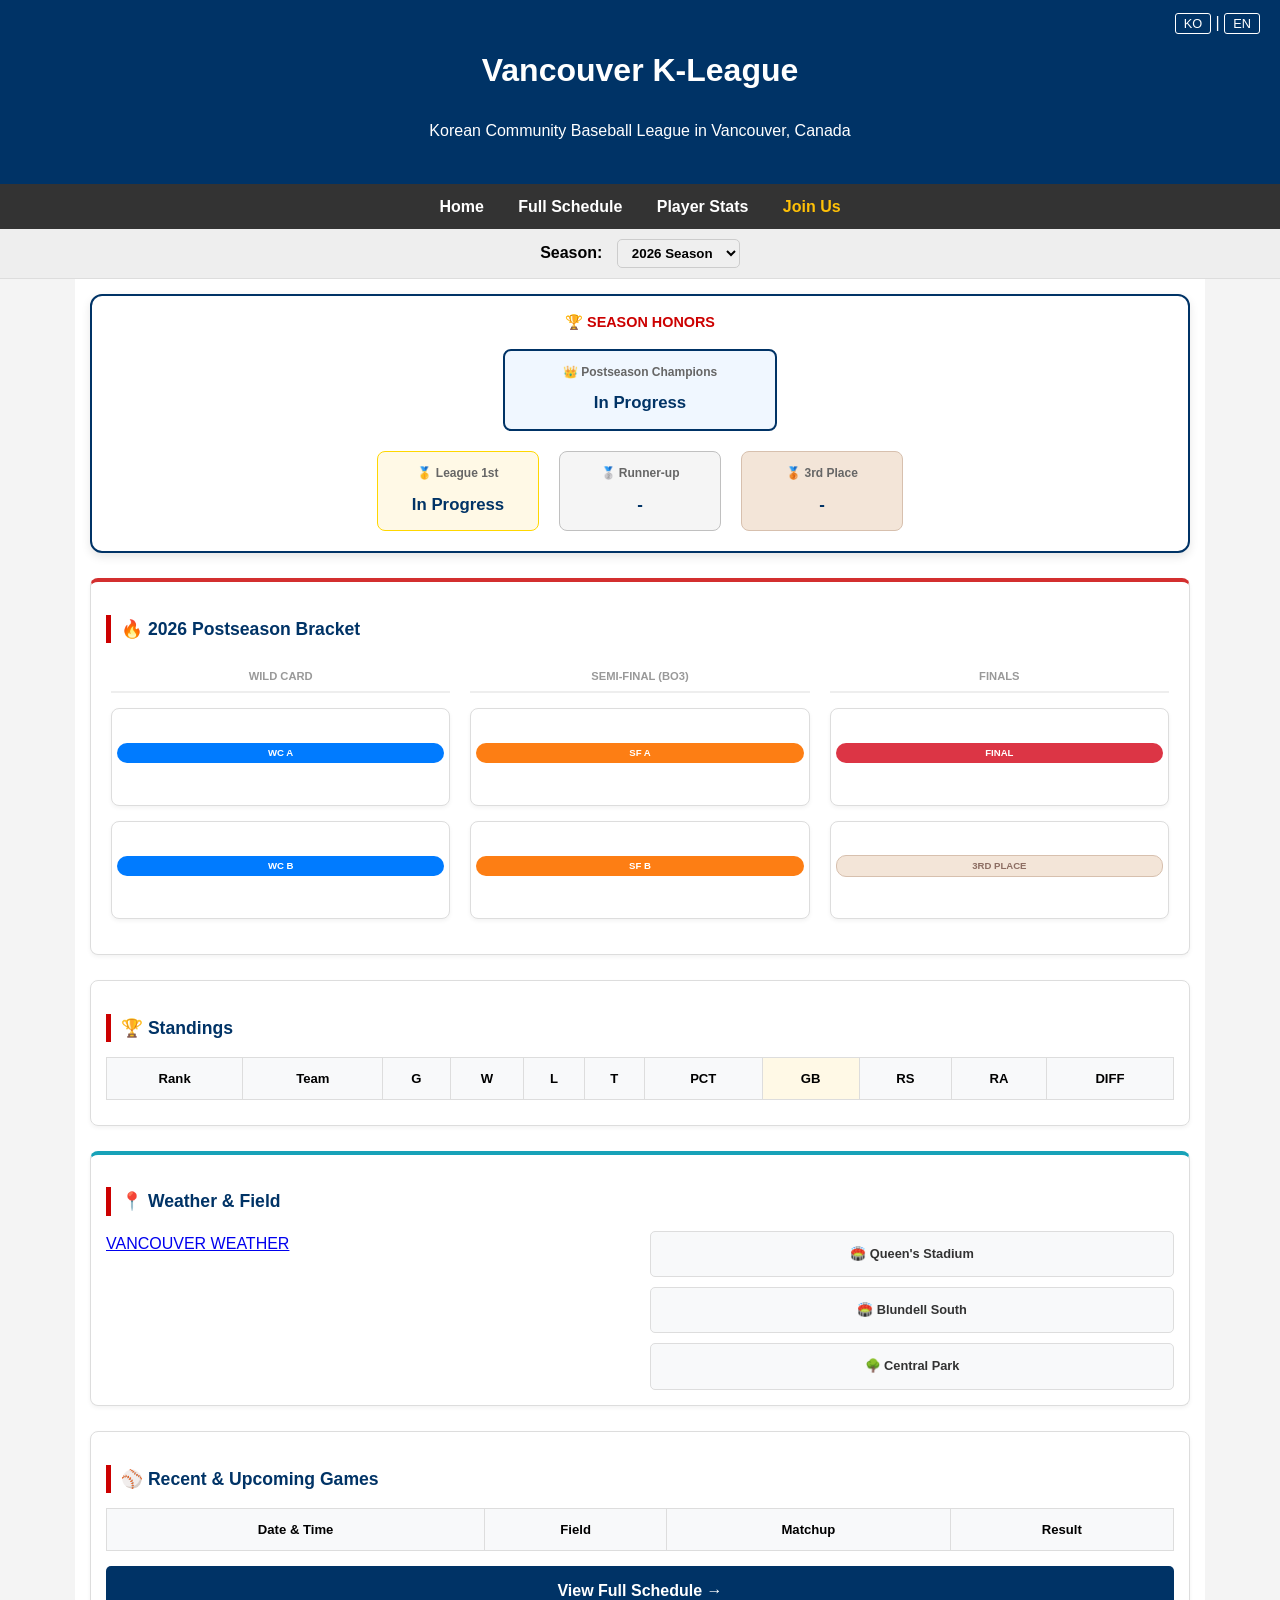
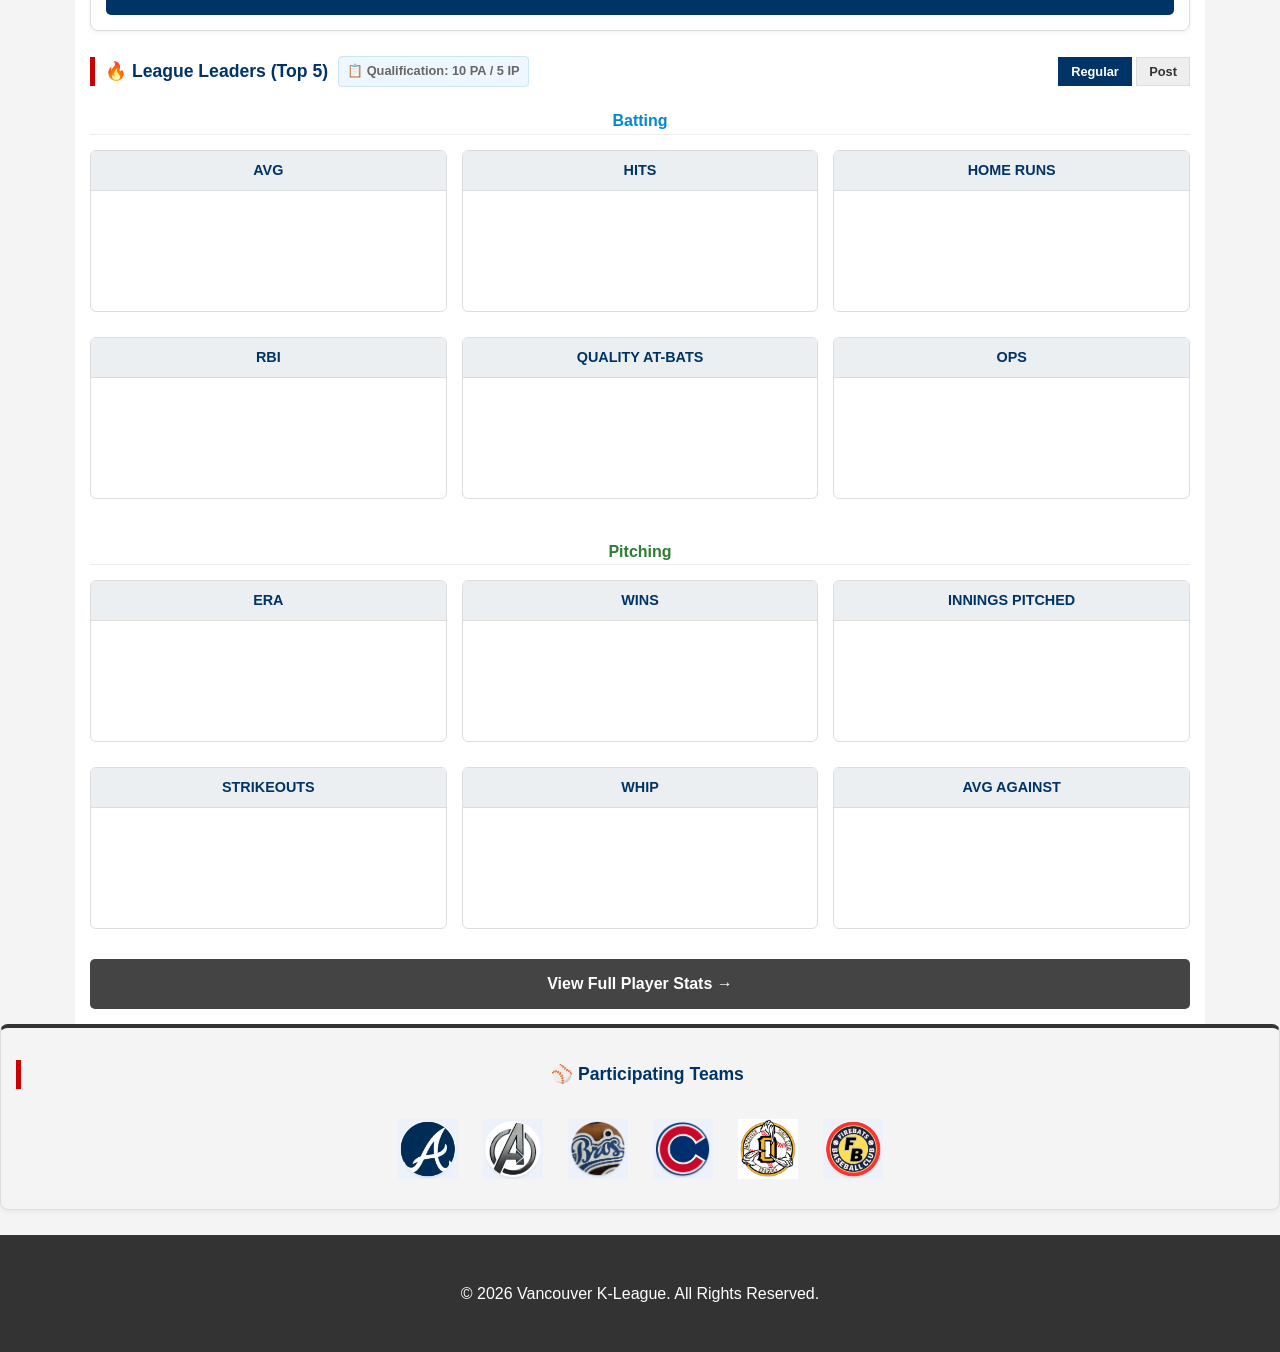
==== commit 72c405c9: "Update index.html" ====
--- a/index.html
+++ b/index.html
@@ -132,11 +132,18 @@
         <a href="schedule.html" class="btn-more">View Full Schedule →</a>
     </div>
 
-    <div class="card" style="border-top: 4px solid #ffc107;">
-        <div style="display: flex; justify-content: space-between; align-items: center; margin-bottom: 15px;">
-            <h3>🔥 League Leaders (Top 5)</h3>
-            <div class="toggle-container"><button id="btn-Reg" class="toggle-btn active" onclick="switchSeason('Reg')">Regular</button><button id="btn-Post" class="toggle-btn inactive" onclick="switchSeason('Post')">Post</button></div>
-        </div>
+    <div style="display: flex; justify-content: space-between; align-items: center; margin-bottom: 15px; flex-wrap: wrap; gap: 10px;">
+    <div style="display: flex; align-items: center; gap: 10px; flex-wrap: wrap;">
+        <h3 style="margin: 0;">🔥 League Leaders (Top 5)</h3>
+        <span style="font-size: 0.8rem; color: #666; background: #eef7ff; padding: 4px 8px; border-radius: 4px; border: 1px solid #cee5f2; font-weight: bold;">
+            📋 Qualification: 10 PA / 5 IP
+        </span>
+    </div>
+    <div class="toggle-container">
+        <button id="btn-Reg" class="toggle-btn active" onclick="switchSeason('Reg')">Regular</button>
+        <button id="btn-Post" class="toggle-btn inactive" onclick="switchSeason('Post')">Post</button>
+    </div>
+</div>
         <h4 style="color: #0288d1; text-align: center; border-bottom: 1px solid #eee; margin-bottom:15px;">Batting</h4>
         <div class="leader-grid" id="bat-grid">
             <div class="leader-category"><div class="leader-category-title">AVG</div><div id="avg-leaders"></div></div>
@@ -306,8 +313,7 @@
     }
 
     function loadStats() {
-            // 2026년이면 Stats_Reg, 2025년이면 Stats_2025_Reg 이런 식으로 시트 이름을 동적으로 생성합니다.
-            let targetSheet = (currentYear === '2026') ? `Stats_${currentSeason}` : `Stats_${currentYear}_${currentSeason}`;
+        let targetSheet = (currentYear === '2026') ? `Stats_${currentSeason}` : `Stats_${currentYear}_${currentSeason}`;
         fetch(`https://docs.google.com/spreadsheets/d/${sheetId}/gviz/tq?tqx=out:json&sheet=${encodeURIComponent(targetSheet)}`).then(res => res.text()).then(t => {
             const data = JSON.parse(t.substr(47).slice(0, -2)).table;
             const cols = data.cols.map(c => (c.label || '').toUpperCase().trim());
@@ -324,11 +330,28 @@
             metrics.forEach(m => {
                 const target = document.getElementById(m.id); if (!target) return;
                 const vIdx = fi(m.n);
+                
                 let valid = (vIdx === -1) ? [] : data.rows.filter(r => {
                     const val = parseFloat(gv(r, vIdx)) || 0;
                     const ip = parseFloat(gv(r, fi('INNINGS PITCHED'))) || 0;
-                    return (['EARNED RUN AVERAGE', 'WALKS HITS INNINGS PITCHED', 'BATTING AVERAGE AGAINST'].includes(m.n)) ? ip > 0 : val > 0;
+                    
+                    let paIdx = fi('PA');
+                    if(paIdx === -1) paIdx = fi('PLATE APPEARANCES');
+                    const pa = parseFloat(gv(r, paIdx)) || 0;
+
+                    // [7이닝 경기 맞춤형 기준 적용]
+                    // 1. 투수 비율 지표 (ERA, WHIP, 피안타율) -> 5이닝 이상만!
+                    if (['EARNED RUN AVERAGE', 'WALKS HITS INNINGS PITCHED', 'BATTING AVERAGE AGAINST'].includes(m.n)) {
+                        return ip >= 5;
+                    }
+                    // 2. 타자 비율 지표 (타율, OPS) -> 10타석 이상만!
+                    if (['BATTING AVERAGE', 'ON-BASE PERCENTAGE + SLUGGING PERCENTAGE'].includes(m.n)) {
+                        return pa >= 10;
+                    }
+                    // 3. 누적 지표 -> 기록만 있으면 통과!
+                    return val > 0;
                 });
+                
                 valid.sort((a, b) => m.asc ? (parseFloat(gv(a, vIdx)) - parseFloat(gv(b, vIdx))) : (parseFloat(gv(b, vIdx)) - parseFloat(gv(a, vIdx))));
                 
                 if (valid.length === 0) {
@@ -388,15 +411,19 @@
 
             // 핵심: 시트에 적힌 텍스트를 그대로 연결 (예: #6 Seed vs #3 Seed)
             const matchHtml = `<div class="match-line"><span class="team-n">${awayText} vs ${homeText}</span><span class="score-n">${score}</span></div>`;
-            
+
             if (note.includes('WILD CARD A') || (note.includes('WC') && note.includes('A'))) {
                 htmlWCA = matchHtml;
             } else if (note.includes('WILD CARD B') || (note.includes('WC') && note.includes('B'))) {
                 htmlWCB = matchHtml;
             } else if (note.includes('SEMI FINAL A') || (note.includes('SF') && note.includes('A'))) {
-                htmlSFA += `<div class="match-line"><span>G${cntA++}</span><span class="team-n">${awayText} vs ${homeText}</span><span class="score-n">${score}</span></div>`;
+                // G3일 때만 (If nec.) 추가
+                let suffix = (cntA === 3) ? ' <small style="font-size:0.75rem; color:#888;">(If nec.)</small>' : '';
+                htmlSFA += `<div class="match-line"><span>G${cntA++}</span><span class="team-n">${awayText} vs ${homeText}${suffix}</span><span class="score-n">${score}</span></div>`;
             } else if (note.includes('SEMI FINAL B') || (note.includes('SF') && note.includes('B'))) {
-                htmlSFB += `<div class="match-line"><span>G${cntB++}</span><span class="team-n">${awayText} vs ${homeText}</span><span class="score-n">${score}</span></div>`;
+                // G3일 때만 (If nec.) 추가
+                let suffix = (cntB === 3) ? ' <small style="font-size:0.75rem; color:#888;">(If nec.)</small>' : '';
+                htmlSFB += `<div class="match-line"><span>G${cntB++}</span><span class="team-n">${awayText} vs ${homeText}${suffix}</span><span class="score-n">${score}</span></div>`;
             } else if (note.includes('FINAL') && !note.includes('SEMI')) {
                 htmlFinal = matchHtml;
             } else if (note.includes('3RD') || note.includes('3위')) {
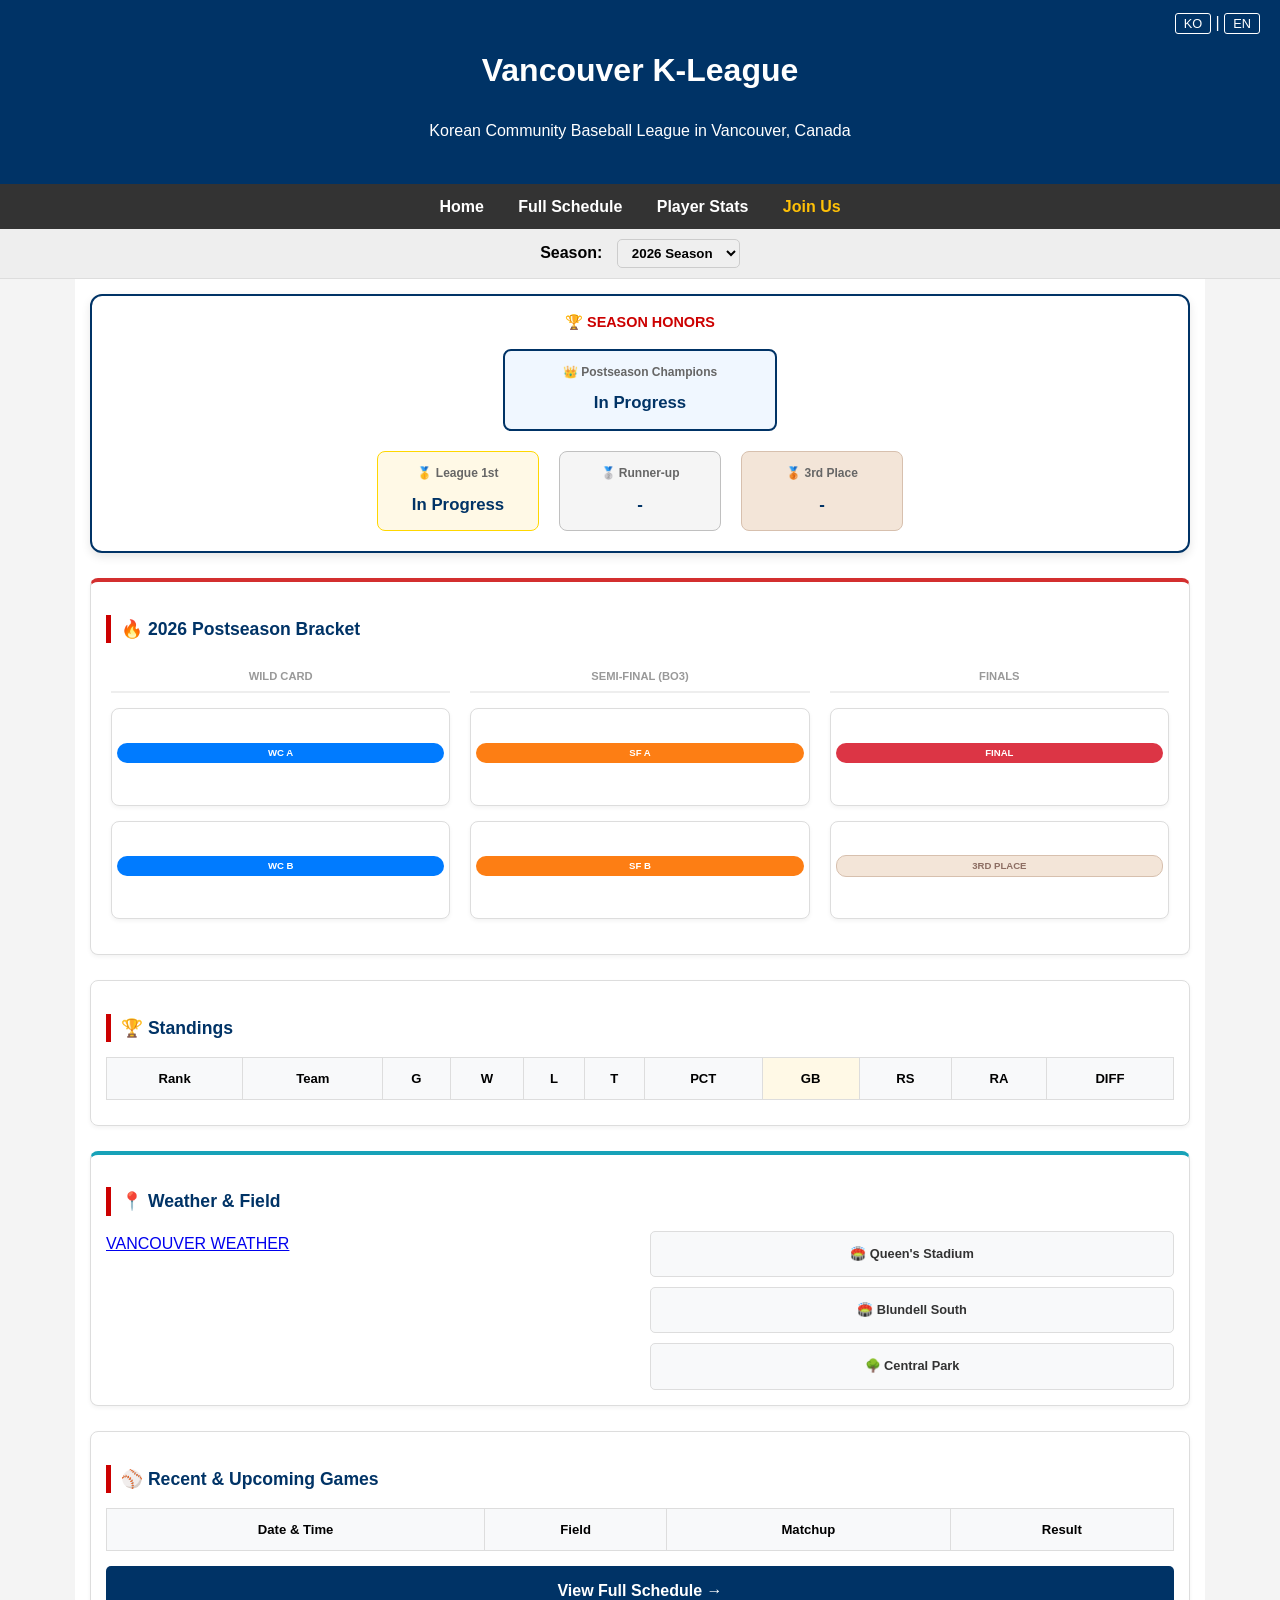
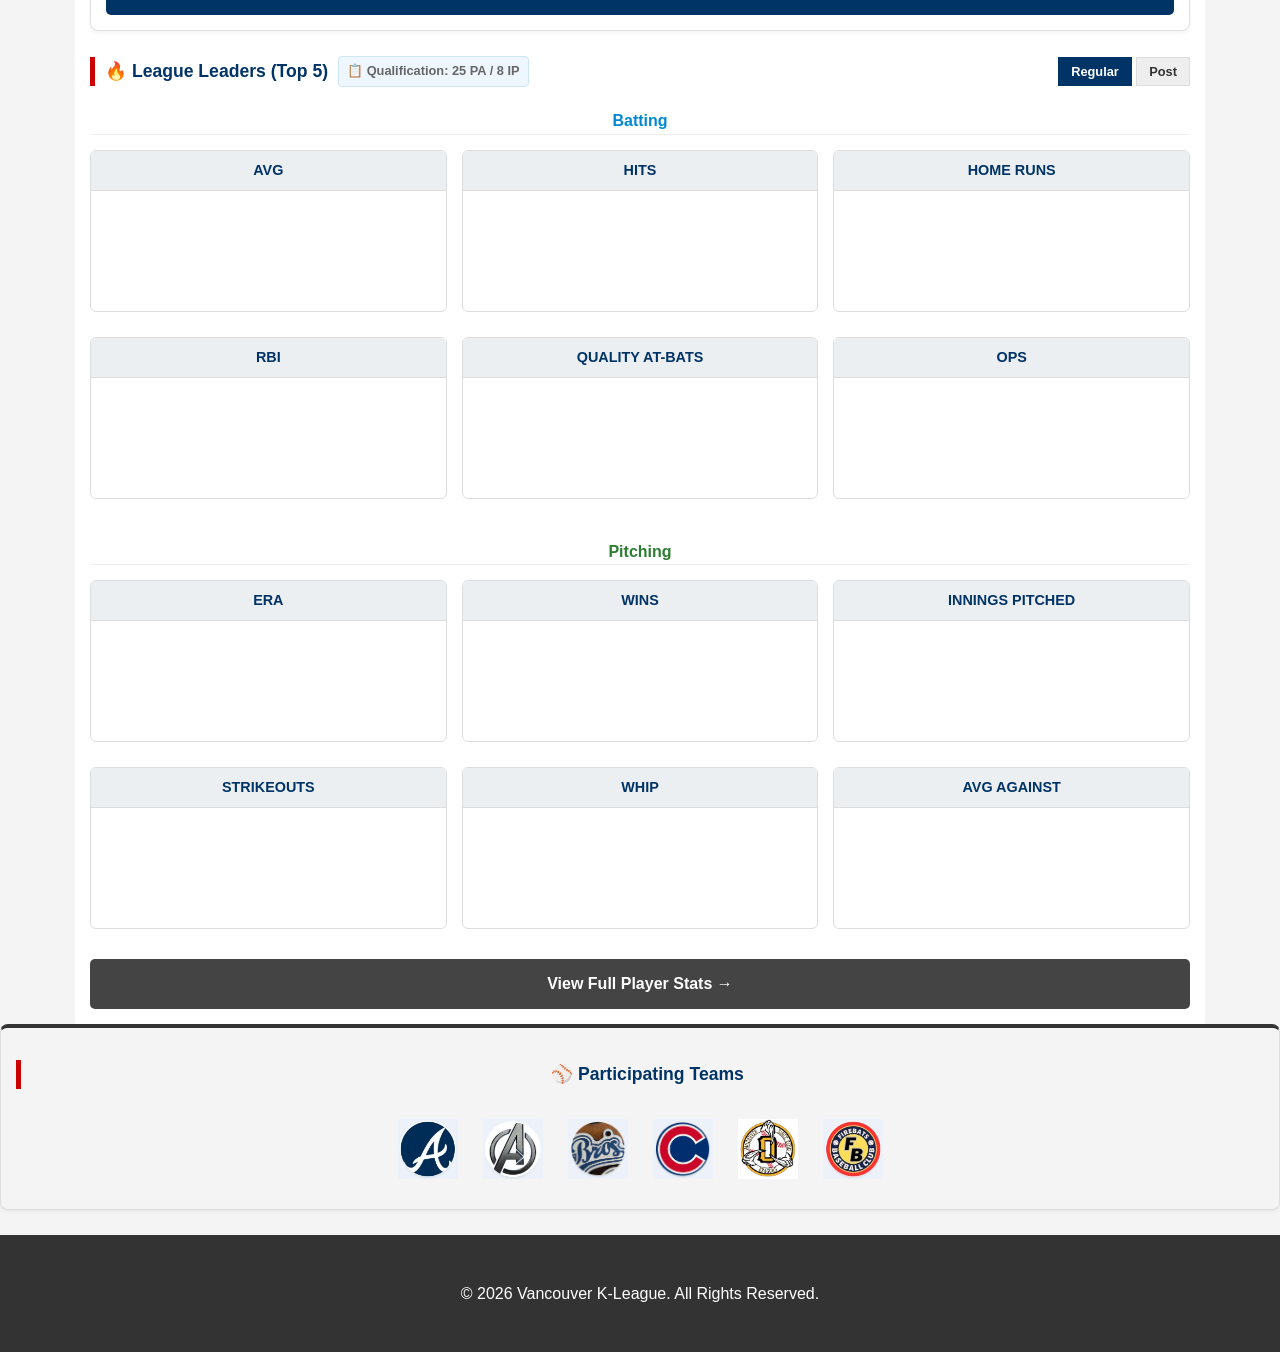
==== commit 028380a5: "Update index.html" ====
--- a/index.html
+++ b/index.html
@@ -136,7 +136,7 @@
     <div style="display: flex; align-items: center; gap: 10px; flex-wrap: wrap;">
         <h3 style="margin: 0;">🔥 League Leaders (Top 5)</h3>
         <span style="font-size: 0.8rem; color: #666; background: #eef7ff; padding: 4px 8px; border-radius: 4px; border: 1px solid #cee5f2; font-weight: bold;">
-            📋 Qualification: 10 PA / 5 IP
+            📋 Qualification: 25 PA / 8 IP
         </span>
     </div>
     <div class="toggle-container">
@@ -339,20 +339,30 @@
                     if(paIdx === -1) paIdx = fi('PLATE APPEARANCES');
                     const pa = parseFloat(gv(r, paIdx)) || 0;
 
-                    // [7이닝 경기 맞춤형 기준 적용]
-                    // 1. 투수 비율 지표 (ERA, WHIP, 피안타율) -> 5이닝 이상만!
                     if (['EARNED RUN AVERAGE', 'WALKS HITS INNINGS PITCHED', 'BATTING AVERAGE AGAINST'].includes(m.n)) {
-                        return ip >= 5;
+                        return ip >= 8;
                     }
-                    // 2. 타자 비율 지표 (타율, OPS) -> 10타석 이상만!
                     if (['BATTING AVERAGE', 'ON-BASE PERCENTAGE + SLUGGING PERCENTAGE'].includes(m.n)) {
-                        return pa >= 10;
+                        return pa >= 25;
                     }
-                    // 3. 누적 지표 -> 기록만 있으면 통과!
                     return val > 0;
                 });
                 
-                valid.sort((a, b) => m.asc ? (parseFloat(gv(a, vIdx)) - parseFloat(gv(b, vIdx))) : (parseFloat(gv(b, vIdx)) - parseFloat(gv(a, vIdx))));
+                valid.sort((a, b) => {
+                    const valA = parseFloat(gv(a, vIdx)) || 0;
+                    const valB = parseFloat(gv(b, vIdx)) || 0;
+                    if (valA !== valB) {
+                        return m.asc ? (valA - valB) : (valB - valA);
+                    }
+                    let paIdx = fi('PLATE APPEARANCES');
+                    if (paIdx === -1) paIdx = fi('PA');
+                    if (paIdx !== -1) {
+                        const paA = parseFloat(gv(a, paIdx)) || 0;
+                        const paB = parseFloat(gv(b, paIdx)) || 0;
+                        if (paA !== paB) return paA - paB;
+                    }
+                    return 0;
+                });
                 
                 if (valid.length === 0) {
                     target.innerHTML = `<div class="no-records">No records found</div>`;
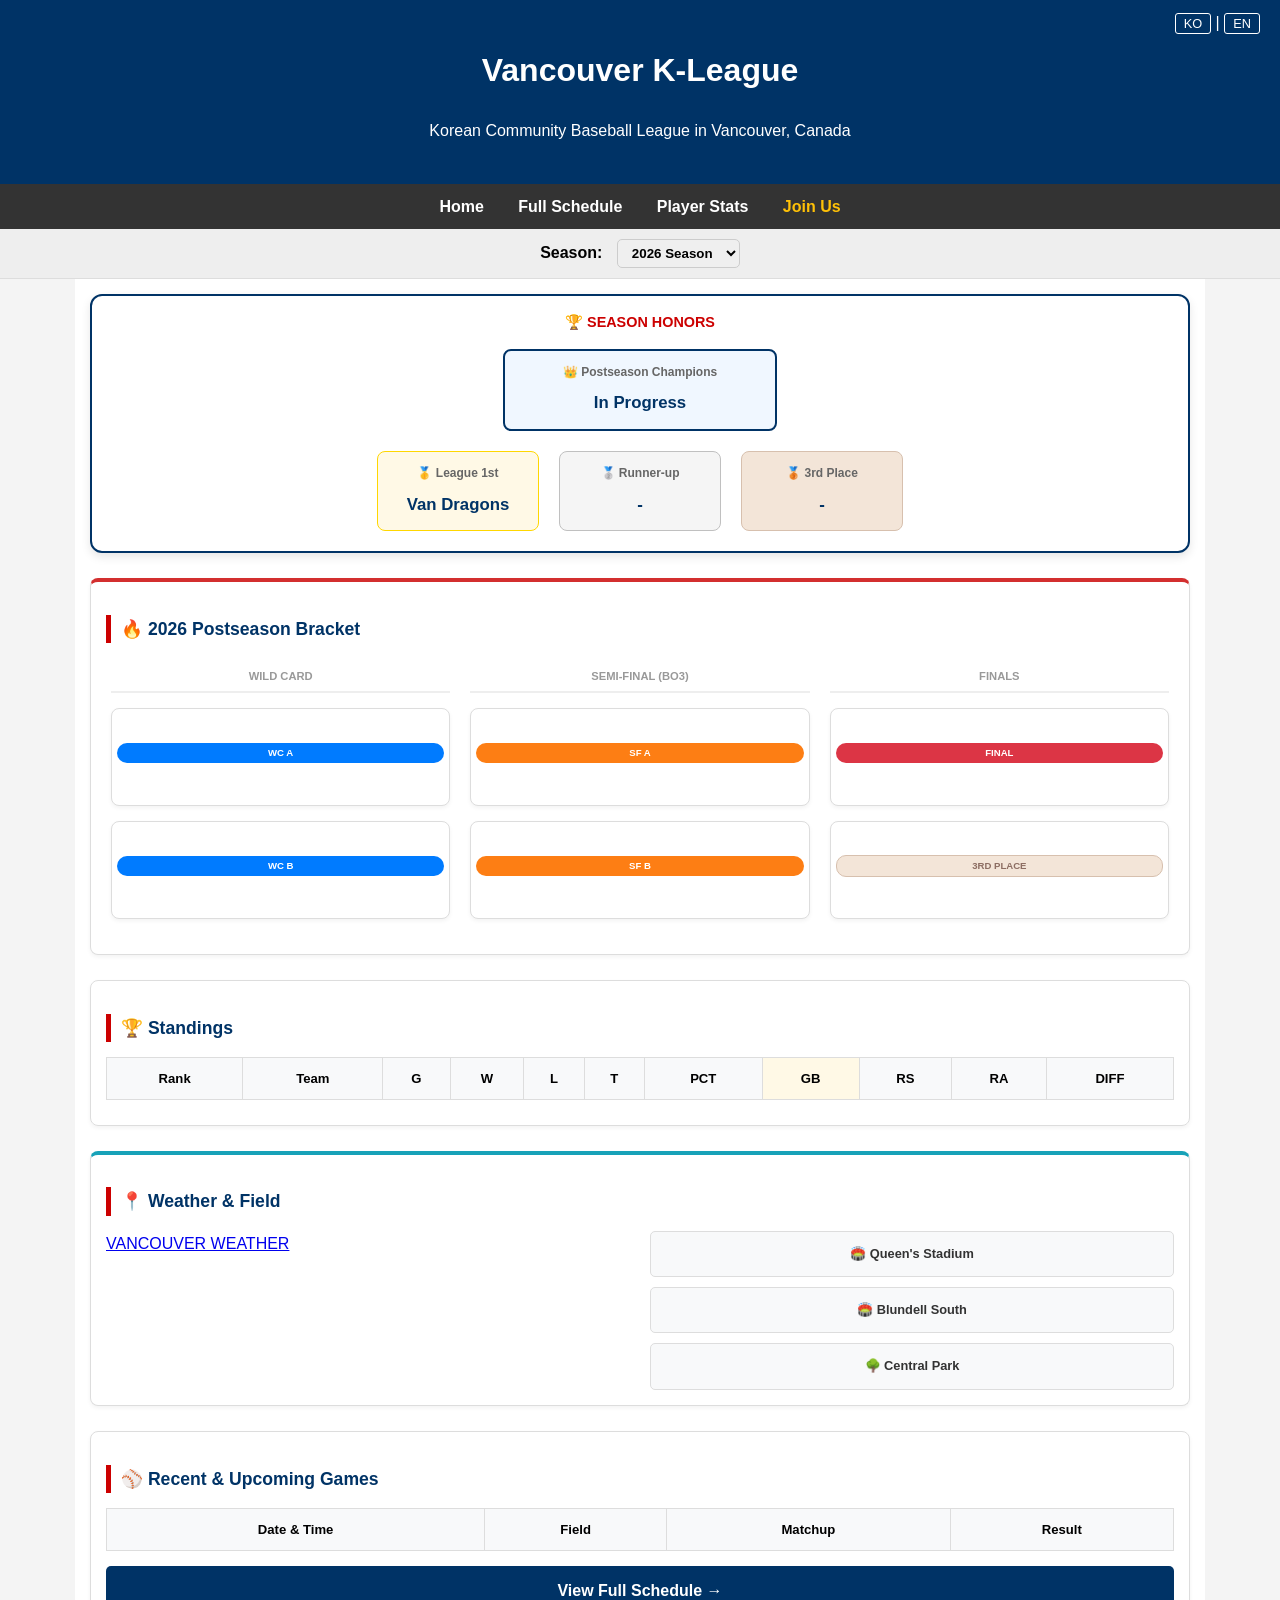
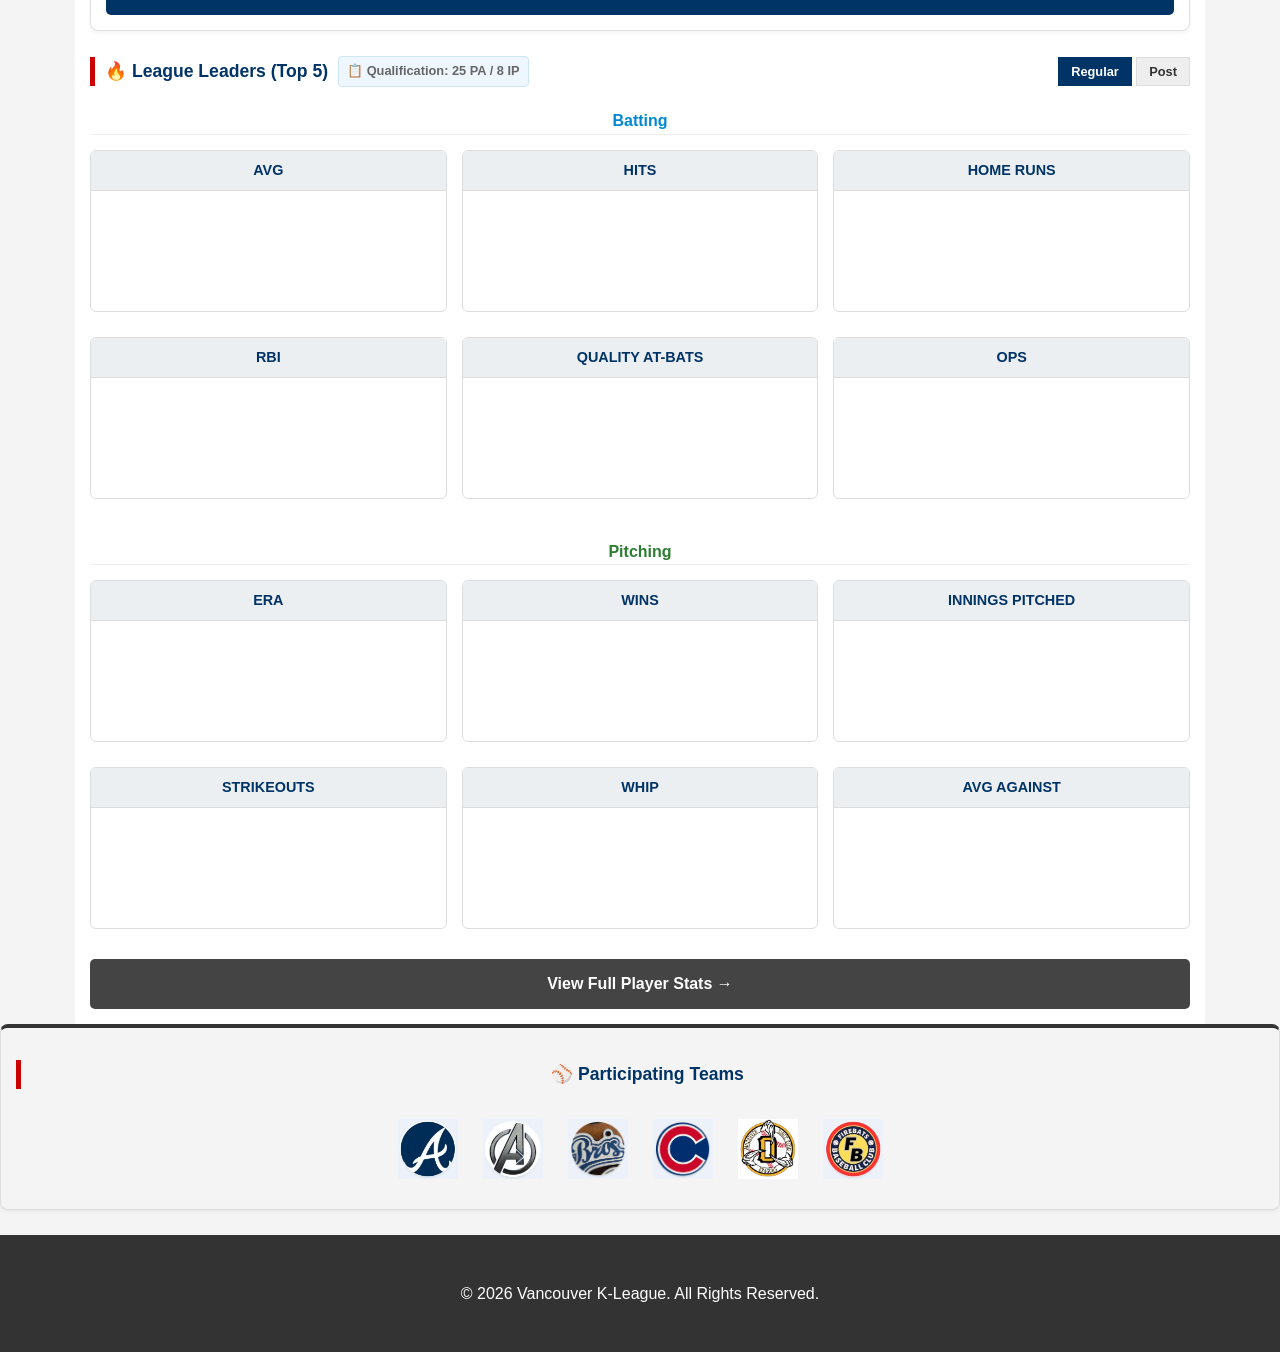
==== commit 18e46bef: "Update index.html" ====
--- a/index.html
+++ b/index.html
@@ -180,7 +180,7 @@
     let currentYear = '2026'; let currentSeason = 'Reg';
 
     const teamLogos = { "Van Avengers": "logos/Van Avengers.png", "Van Dragons": "logos/Van Dragons.png", "Karis Cubs": "logos/Karis Cubs.png", "Arirang Rays": "logos/Arirang Rays.png", "Fire Bats": "logos/Fire Bats.png", "FireBats": "logos/Fire Bats.png", "Van Bros": "logos/Van Bros.png" };
-    const championData = { "2025": { reg1st: "Arirang Rays", post1st: "Arirang Rays", post2nd: "Karis Cubs", post3rd: "Van Dragons" }, "2026": { reg1st: "In Progress", post1st: "In Progress", post2nd: "-", post3rd: "-" } };
+    const championData = { "2025": { reg1st: "Arirang Rays", post1st: "Arirang Rays", post2nd: "Karis Cubs", post3rd: "Van Dragons" }, "2026": { reg1st: "Van Dragons", post1st: "In Progress", post2nd: "-", post3rd: "-" } };
 
     function gv(r, i) { return (r && r.c && r.c[i]) ? (r.c[i].f || r.c[i].v || '') : ''; }
     function updateChampions(year) { const section = document.getElementById('season-champions'); const data = championData[year]; if (data) { section.style.display = 'block'; document.getElementById('p-reg-1st').innerText = data.reg1st; document.getElementById('p-post-1st').innerText = data.post1st; document.getElementById('p-post-2nd').innerText = data.post2nd; document.getElementById('p-post-3rd').innerText = data.post3rd; } else { section.style.display = 'none'; } }
